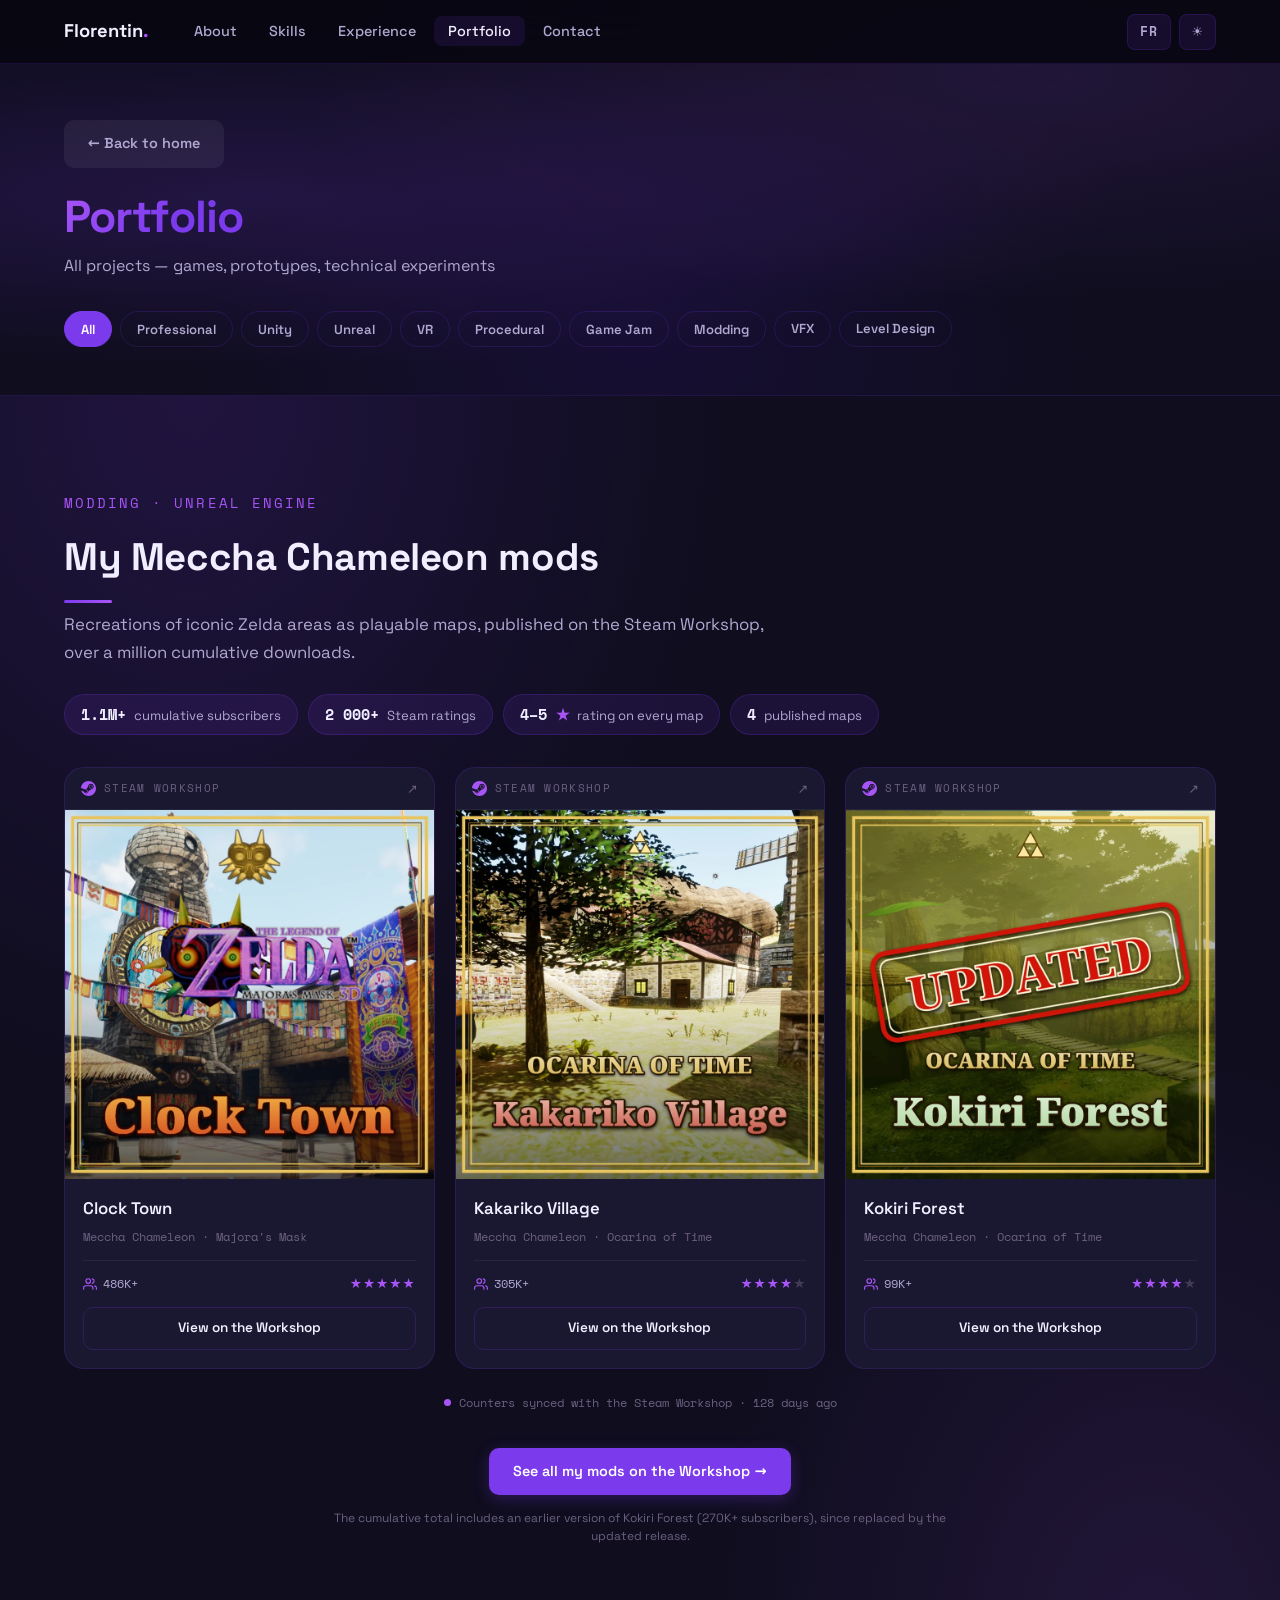
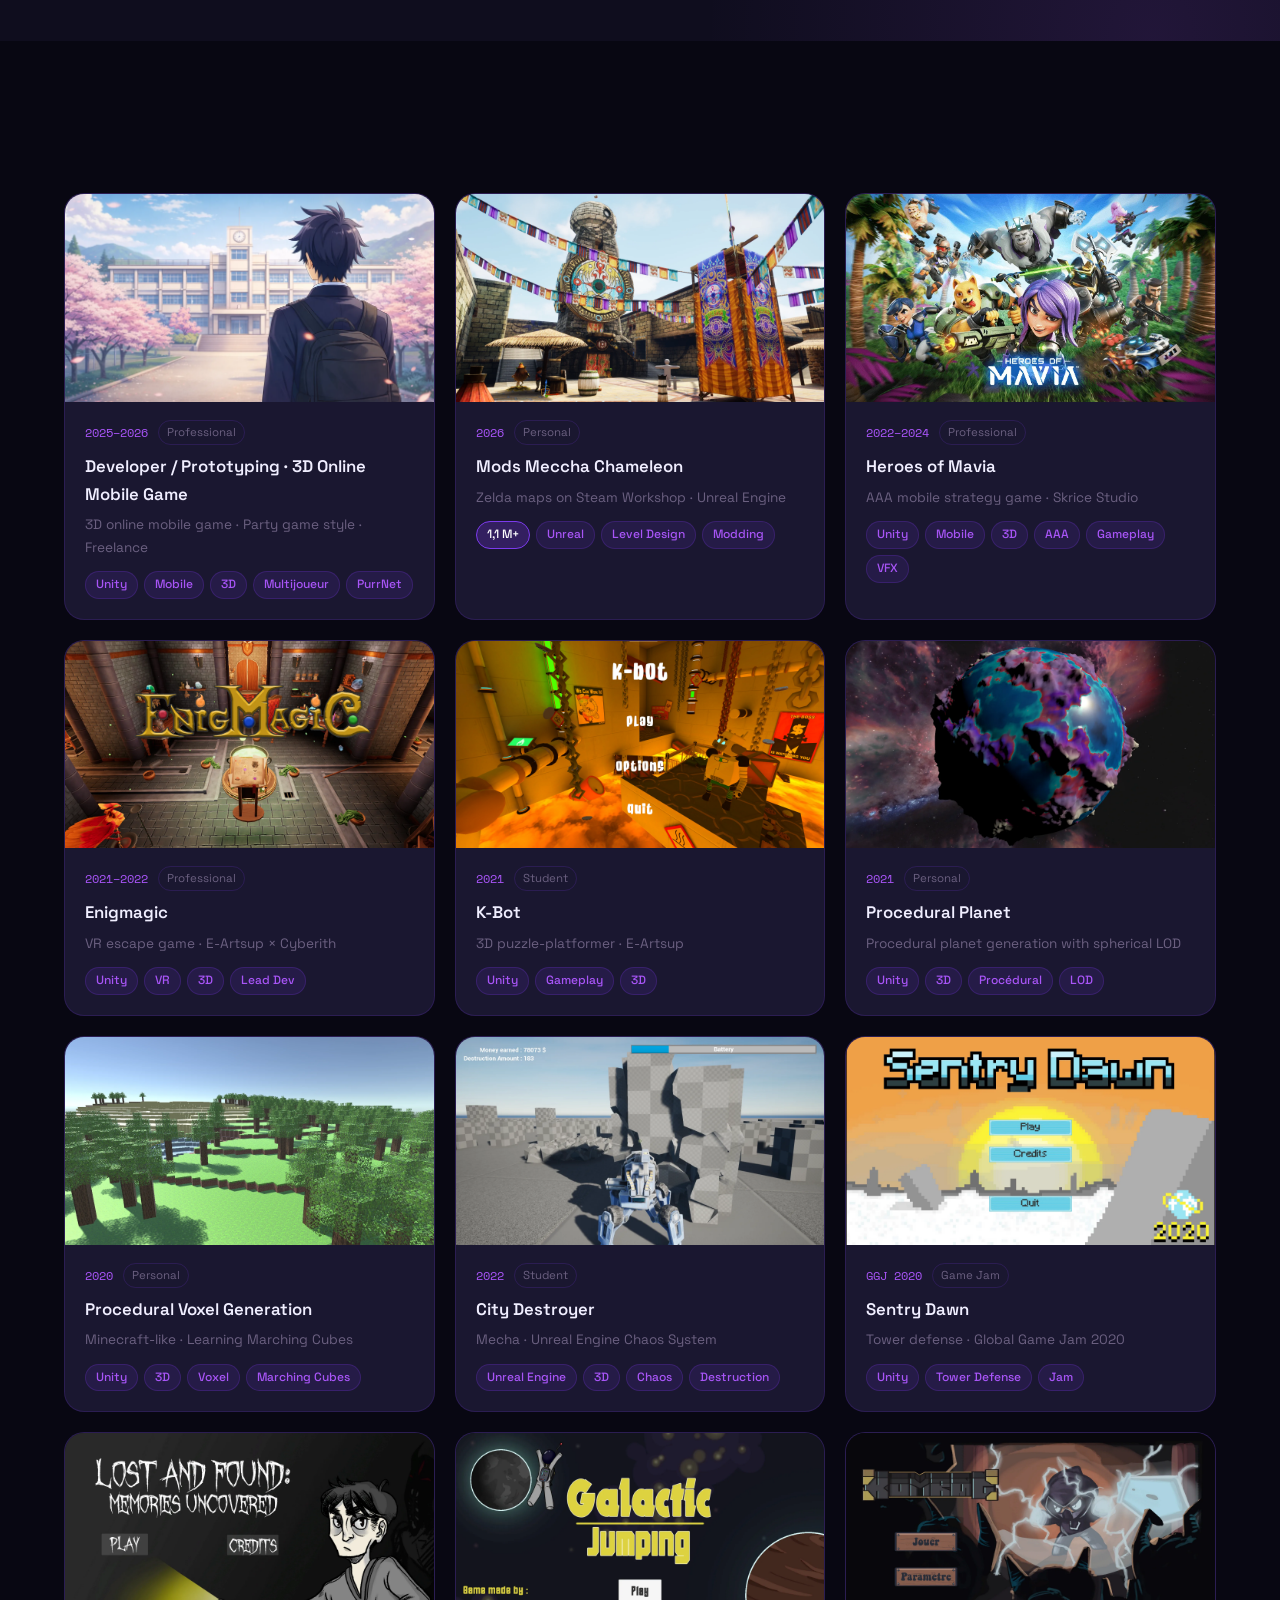
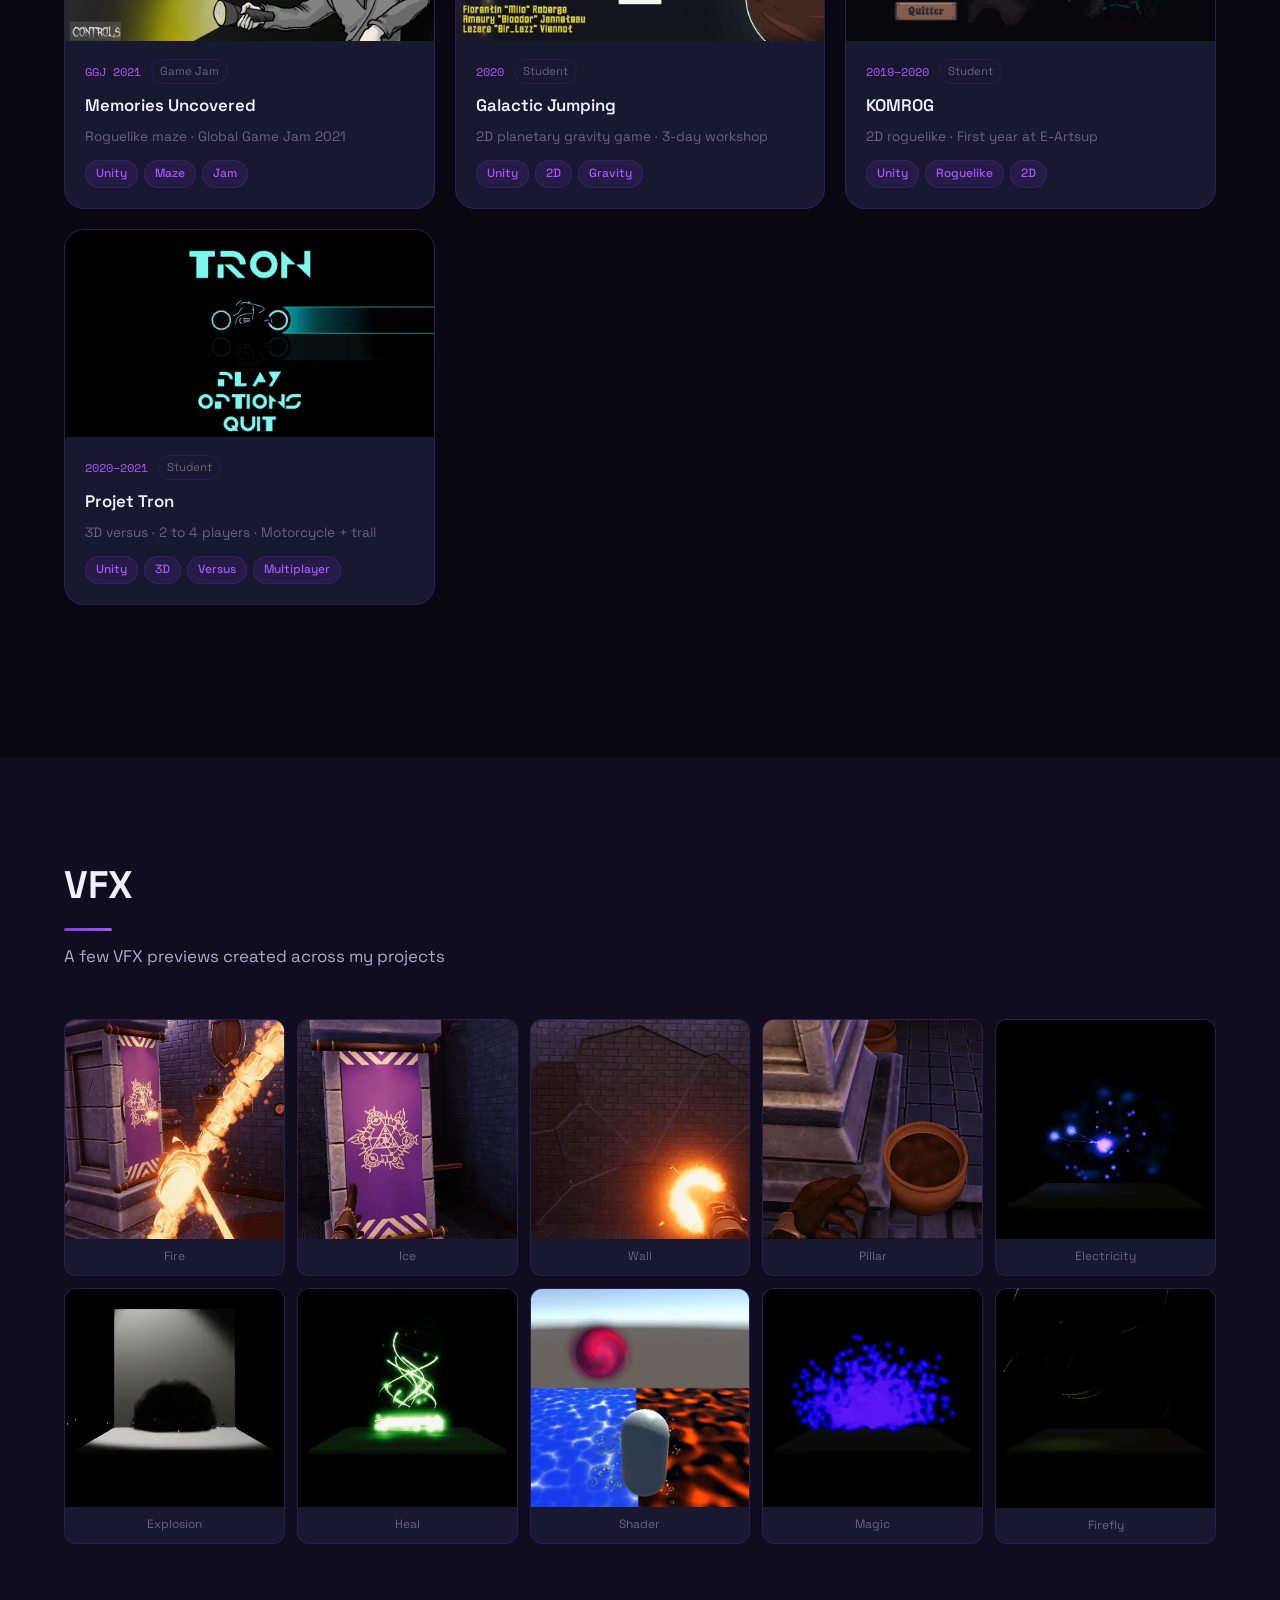
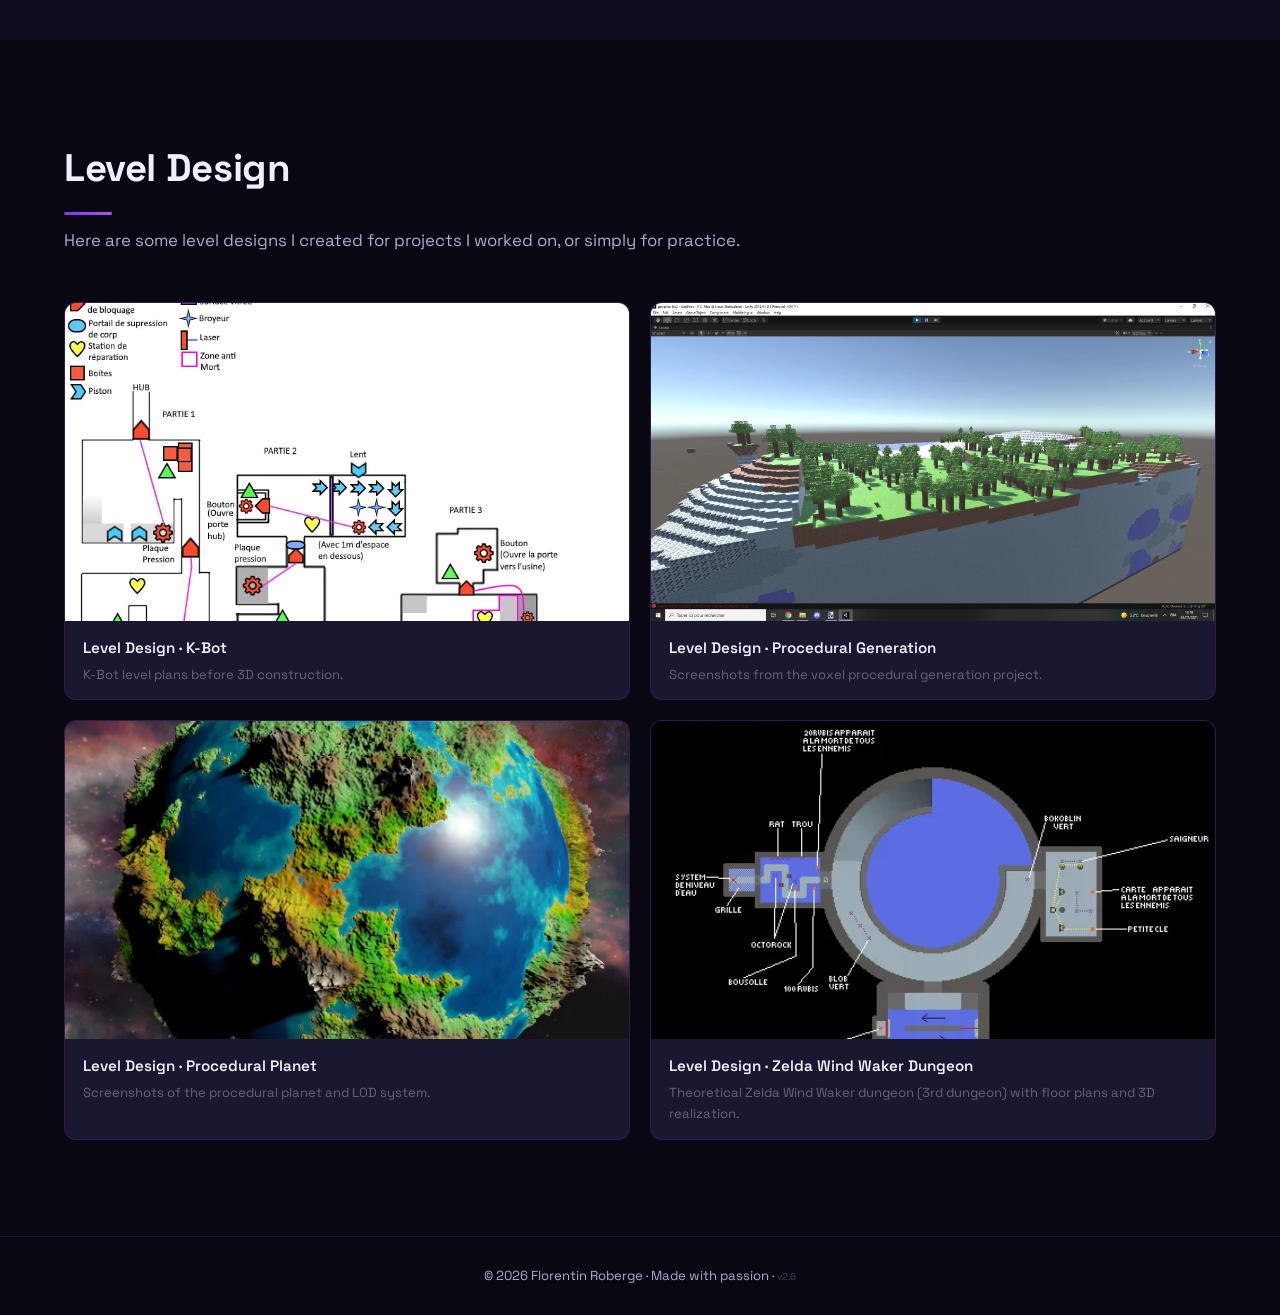
==== portfolio/index.html @ 34cf7385 "Ajout de la section modding Meccha Chameleon et URL propres Mods Steam Workshop (Clock Town, Kakarik" ====
<!DOCTYPE html>
<html lang="fr" data-theme="dark">
<head>
  <meta charset="UTF-8">
  <meta name="viewport" content="width=device-width, initial-scale=1.0">
  <meta name="description" content="Portfolio de Florentin Roberge — Développeur Gameplay Unity / Godot / C#. Tous les projets.">
  <title>Portfolio — Florentin Roberge</title>
  <link rel="stylesheet" href="/css/style.css">
  <script>
    // Apply theme & lang before render (no flash).
    (function(){
      var theme = localStorage.getItem('theme') || 'dark';
      var lang  = localStorage.getItem('lang')
                  || (navigator.language && navigator.language.toLowerCase().startsWith('fr') ? 'fr' : 'en');
      localStorage.setItem('theme', theme);
      localStorage.setItem('lang',  lang);
      document.documentElement.setAttribute('data-theme', theme);
      document.documentElement.lang = lang;
    })();
  </script>
</head>
<body>

  <!-- ── NAVBAR ── -->
  <header id="navbar">
    <nav class="nav-inner">
      <a href="/" class="nav-logo">Florentin<span>.</span></a>
      <ul class="nav-links" id="nav-links">
        <li><a href="/#about"      data-i18n="nav_about">À propos</a></li>
        <li><a href="/#skills"     data-i18n="nav_skills">Compétences</a></li>
        <li><a href="/#experience" data-i18n="nav_exp">Expériences</a></li>
        <li><a href="/portfolio/"        data-i18n="nav_portfolio" class="nav-active">Portfolio</a></li>
        <li><a href="/#contact"    data-i18n="nav_contact">Contact</a></li>
      </ul>
      <div class="nav-controls">
        <button id="lang-btn"   class="ctrl-btn" aria-label="Changer la langue">EN</button>
        <button id="theme-btn"  class="ctrl-btn" aria-label="Changer le thème">☀</button>
        <button id="nav-toggle" class="ctrl-btn nav-toggle" aria-label="Menu">☰</button>
      </div>
    </nav>
  </header>

  <!-- ── PAGE HEADER ── -->
  <div class="portfolio-page-header">
    <div class="hero-bg"></div>
    <div class="container" style="position:relative;z-index:1;">
      <a href="/" class="btn btn-ghost"
         style="margin-bottom:24px;display:inline-flex;" data-i18n="back_home">← Retour à l'accueil</a>
      <h1><span class="gradient-text" data-i18n="pf_title">Portfolio</span></h1>
      <p style="margin-top:12px;max-width:560px;" data-i18n="pf_sub">Tous mes projets — jeux, prototypes, expériences techniques</p>
      <div class="portfolio-filters">
        <button class="filter-btn active" data-filter="all"   data-i18n="pf_filter_all">Tout</button>
        <button class="filter-btn" data-filter="pro"          data-i18n="pf_filter_pro">Professionnel</button>
        <button class="filter-btn" data-filter="unity"        data-i18n="pf_filter_unity">Unity</button>
        <button class="filter-btn" data-filter="unreal"       data-i18n="pf_filter_unreal">Unreal</button>
        <button class="filter-btn" data-filter="vr"           data-i18n="pf_filter_vr">VR</button>
        <button class="filter-btn" data-filter="proc"         data-i18n="pf_filter_proc">Procédural</button>
        <button class="filter-btn" data-filter="jam"          data-i18n="pf_filter_jam">Game Jam</button>
        <button class="filter-btn" data-filter="modding"      data-i18n="pf_filter_modding">Modding</button>
        <a href="#vfx"          class="filter-btn filter-anchor" data-i18n="pf_filter_vfx">VFX</a>
        <a href="#level-design" class="filter-btn filter-anchor" data-i18n="pf_filter_ld">Level Design</a>
      </div>
    </div>
  </div>

  <!-- ── MODDING · MECCHA CHAMELEON ── -->
  <section id="modding" class="section mod-section">
    <div class="mod-bg" aria-hidden="true"></div>
    <div class="container" style="position:relative;z-index:1;">

      <p class="hero-eyebrow mono" data-i18n="mod_eyebrow">Modding · Unreal Engine</p>
      <h2 class="section-title mod-title" data-i18n="mod_title">Mes mods Meccha Chameleon</h2>
      <p class="section-sub mod-sub" data-i18n="mod_sub">Recréations de zones cultes de Zelda en maps jouables, publiées sur le Steam Workshop, plus d'un million de téléchargements cumulés.</p>

      <!-- Stats · numbers are refreshed from assets/steam-stats.json -->
      <div class="mod-stats">
        <span class="mod-stat">
          <strong data-steam="totals.subscriptions">1,1 M+</strong>
          <span data-i18n="mod_stat_subs">abonnements cumulés</span>
        </span>
        <span class="mod-stat">
          <strong>2 000+</strong>
          <span data-i18n="mod_stat_ratings">évaluations Steam</span>
        </span>
        <span class="mod-stat">
          <strong>4–5 <span class="mod-star">★</span></strong>
          <span data-i18n="mod_stat_score">note sur chaque map</span>
        </span>
        <span class="mod-stat">
          <strong data-steam="totals.maps">4</strong>
          <span data-i18n="mod_stat_maps">maps publiées</span>
        </span>
      </div>

      <!-- Workshop cards -->
      <div class="mod-grid">

        <a class="ws-card" href="https://steamcommunity.com/sharedfiles/filedetails/?id=3759263940"
           target="_blank" rel="noopener noreferrer">
          <div class="ws-card-head">
            <svg class="ws-steam" viewBox="0 0 24 24" fill="currentColor" aria-hidden="true"><path d="M11.979 0C5.678 0 .511 4.86.022 11.037l6.432 2.658c.545-.371 1.203-.59 1.912-.59.063 0 .125.004.188.006l2.861-4.142V8.91c0-2.495 2.028-4.524 4.524-4.524 2.494 0 4.524 2.031 4.524 4.527s-2.03 4.525-4.524 4.525h-.105l-4.076 2.911c0 .052.004.105.004.159 0 1.875-1.515 3.396-3.39 3.396-1.635 0-3.016-1.173-3.331-2.727L.436 15.27C1.862 20.307 6.486 24 11.979 24c6.627 0 11.999-5.373 11.999-12S18.605 0 11.979 0zM7.54 18.21l-1.473-.61c.262.543.714.999 1.314 1.25 1.297.539 2.793-.076 3.332-1.375.263-.63.264-1.319.005-1.949s-.75-1.121-1.377-1.383c-.624-.26-1.29-.249-1.878-.03l1.523.63c.956.4 1.409 1.5 1.009 2.455-.397.957-1.497 1.41-2.454 1.012H7.54zm11.415-9.303c0-1.662-1.353-3.015-3.015-3.015-1.665 0-3.015 1.353-3.015 3.015 0 1.665 1.35 3.015 3.015 3.015 1.663 0 3.015-1.35 3.015-3.015zm-5.273-.005c0-1.252 1.013-2.266 2.265-2.266 1.249 0 2.266 1.014 2.266 2.266 0 1.251-1.017 2.265-2.266 2.265-1.253 0-2.265-1.014-2.265-2.265z"/></svg>
            <span class="ws-head-label">Steam Workshop</span>
            <span class="ws-head-ext" aria-hidden="true">↗</span>
          </div>
          <div class="ws-card-img">
            <img src="/assets/MecchaChameleon/clocktown.webp" alt="Majora's Mask : Clock Town" loading="lazy">
          </div>
          <div class="ws-card-body">
            <h3 class="ws-card-title">Clock Town</h3>
            <p class="ws-card-game">Meccha Chameleon · Majora's Mask</p>
            <div class="ws-card-meta">
              <span class="ws-subs">
                <span class="ws-icon"><svg viewBox="0 0 24 24" fill="none" stroke="currentColor" stroke-width="2" stroke-linecap="round" stroke-linejoin="round" aria-hidden="true"><path d="M17 21v-2a4 4 0 00-4-4H5a4 4 0 00-4 4v2"/><circle cx="9" cy="7" r="4"/><path d="M23 21v-2a4 4 0 00-3-3.87"/><path d="M16 3.13a4 4 0 010 7.75"/></svg></span>
                <span data-steam="items.clocktown.subscriptions">486 K+</span>
              </span>
              <span class="ws-rating">★★★★★</span>
            </div>
          </div>
          <div class="ws-card-foot">
            <span class="ws-btn" data-i18n="mod_card_btn">Voir sur le Workshop</span>
          </div>
        </a>

        <a class="ws-card" href="https://steamcommunity.com/sharedfiles/filedetails/?id=3750985352"
           target="_blank" rel="noopener noreferrer">
          <div class="ws-card-head">
            <svg class="ws-steam" viewBox="0 0 24 24" fill="currentColor" aria-hidden="true"><path d="M11.979 0C5.678 0 .511 4.86.022 11.037l6.432 2.658c.545-.371 1.203-.59 1.912-.59.063 0 .125.004.188.006l2.861-4.142V8.91c0-2.495 2.028-4.524 4.524-4.524 2.494 0 4.524 2.031 4.524 4.527s-2.03 4.525-4.524 4.525h-.105l-4.076 2.911c0 .052.004.105.004.159 0 1.875-1.515 3.396-3.39 3.396-1.635 0-3.016-1.173-3.331-2.727L.436 15.27C1.862 20.307 6.486 24 11.979 24c6.627 0 11.999-5.373 11.999-12S18.605 0 11.979 0zM7.54 18.21l-1.473-.61c.262.543.714.999 1.314 1.25 1.297.539 2.793-.076 3.332-1.375.263-.63.264-1.319.005-1.949s-.75-1.121-1.377-1.383c-.624-.26-1.29-.249-1.878-.03l1.523.63c.956.4 1.409 1.5 1.009 2.455-.397.957-1.497 1.41-2.454 1.012H7.54zm11.415-9.303c0-1.662-1.353-3.015-3.015-3.015-1.665 0-3.015 1.353-3.015 3.015 0 1.665 1.35 3.015 3.015 3.015 1.663 0 3.015-1.35 3.015-3.015zm-5.273-.005c0-1.252 1.013-2.266 2.265-2.266 1.249 0 2.266 1.014 2.266 2.266 0 1.251-1.017 2.265-2.266 2.265-1.253 0-2.265-1.014-2.265-2.265z"/></svg>
            <span class="ws-head-label">Steam Workshop</span>
            <span class="ws-head-ext" aria-hidden="true">↗</span>
          </div>
          <div class="ws-card-img">
            <img src="/assets/MecchaChameleon/kakariko.webp" alt="Ocarina of Time : Kakariko Village" loading="lazy">
          </div>
          <div class="ws-card-body">
            <h3 class="ws-card-title">Kakariko Village</h3>
            <p class="ws-card-game">Meccha Chameleon · Ocarina of Time</p>
            <div class="ws-card-meta">
              <span class="ws-subs">
                <span class="ws-icon"><svg viewBox="0 0 24 24" fill="none" stroke="currentColor" stroke-width="2" stroke-linecap="round" stroke-linejoin="round" aria-hidden="true"><path d="M17 21v-2a4 4 0 00-4-4H5a4 4 0 00-4 4v2"/><circle cx="9" cy="7" r="4"/><path d="M23 21v-2a4 4 0 00-3-3.87"/><path d="M16 3.13a4 4 0 010 7.75"/></svg></span>
                <span data-steam="items.kakariko.subscriptions">305 K+</span>
              </span>
              <span class="ws-rating">★★★★<span class="ws-star-off">★</span></span>
            </div>
          </div>
          <div class="ws-card-foot">
            <span class="ws-btn" data-i18n="mod_card_btn">Voir sur le Workshop</span>
          </div>
        </a>

        <a class="ws-card" href="https://steamcommunity.com/sharedfiles/filedetails/?id=3764609424"
           target="_blank" rel="noopener noreferrer">
          <div class="ws-card-head">
            <svg class="ws-steam" viewBox="0 0 24 24" fill="currentColor" aria-hidden="true"><path d="M11.979 0C5.678 0 .511 4.86.022 11.037l6.432 2.658c.545-.371 1.203-.59 1.912-.59.063 0 .125.004.188.006l2.861-4.142V8.91c0-2.495 2.028-4.524 4.524-4.524 2.494 0 4.524 2.031 4.524 4.527s-2.03 4.525-4.524 4.525h-.105l-4.076 2.911c0 .052.004.105.004.159 0 1.875-1.515 3.396-3.39 3.396-1.635 0-3.016-1.173-3.331-2.727L.436 15.27C1.862 20.307 6.486 24 11.979 24c6.627 0 11.999-5.373 11.999-12S18.605 0 11.979 0zM7.54 18.21l-1.473-.61c.262.543.714.999 1.314 1.25 1.297.539 2.793-.076 3.332-1.375.263-.63.264-1.319.005-1.949s-.75-1.121-1.377-1.383c-.624-.26-1.29-.249-1.878-.03l1.523.63c.956.4 1.409 1.5 1.009 2.455-.397.957-1.497 1.41-2.454 1.012H7.54zm11.415-9.303c0-1.662-1.353-3.015-3.015-3.015-1.665 0-3.015 1.353-3.015 3.015 0 1.665 1.35 3.015 3.015 3.015 1.663 0 3.015-1.35 3.015-3.015zm-5.273-.005c0-1.252 1.013-2.266 2.265-2.266 1.249 0 2.266 1.014 2.266 2.266 0 1.251-1.017 2.265-2.266 2.265-1.253 0-2.265-1.014-2.265-2.265z"/></svg>
            <span class="ws-head-label">Steam Workshop</span>
            <span class="ws-head-ext" aria-hidden="true">↗</span>
          </div>
          <div class="ws-card-img">
            <img src="/assets/MecchaChameleon/kokiri-forest.webp" alt="Ocarina of Time : Kokiri Forest" loading="lazy">
          </div>
          <div class="ws-card-body">
            <h3 class="ws-card-title">Kokiri Forest</h3>
            <p class="ws-card-game">Meccha Chameleon · Ocarina of Time</p>
            <div class="ws-card-meta">
              <span class="ws-subs">
                <span class="ws-icon"><svg viewBox="0 0 24 24" fill="none" stroke="currentColor" stroke-width="2" stroke-linecap="round" stroke-linejoin="round" aria-hidden="true"><path d="M17 21v-2a4 4 0 00-4-4H5a4 4 0 00-4 4v2"/><circle cx="9" cy="7" r="4"/><path d="M23 21v-2a4 4 0 00-3-3.87"/><path d="M16 3.13a4 4 0 010 7.75"/></svg></span>
                <span data-steam="items.kokiri.subscriptions">99 K+</span>
              </span>
              <span class="ws-rating">★★★★<span class="ws-star-off">★</span></span>
            </div>
          </div>
          <div class="ws-card-foot">
            <span class="ws-btn" data-i18n="mod_card_btn">Voir sur le Workshop</span>
          </div>
        </a>

      </div>

      <p class="mod-freshness">
        <span class="mod-live-dot" aria-hidden="true"></span>
        <span id="mod-updated" data-i18n="mod_updated">Compteurs synchronisés avec le Steam Workshop</span>
      </p>

      <div class="mod-cta">
        <a href="https://steamcommunity.com/id/Milomane/myworkshopfiles/?appid=4704690"
           target="_blank" rel="noopener noreferrer" class="btn btn-primary" data-i18n="mod_cta">
          Voir tous mes mods sur le Workshop →
        </a>
        <p class="mod-note" data-i18n="mod_note">Le total cumulé inclut une première version de Kokiri Forest (270 K+ abonnés), depuis remplacée par la version mise à jour.</p>
      </div>

    </div>
  </section>

  <!-- ── PROJECTS GRID ── -->
  <section class="section">
    <div class="container">
      <div class="portfolio-full-grid">

        <!-- Projet Mobile 3D -->
        <article class="portfolio-card" data-project="mobile3d" data-categories="pro unity" role="button" tabindex="0">
          <div class="portfolio-card-img">
            <img src="/assets/ProjetMobile3D/ProjetMobile3DEnLigne.webp" alt="Jeu Mobile 3D en ligne" loading="lazy">
            <div class="portfolio-card-overlay">
              <button class="btn btn-primary" data-i18n="card_details" tabindex="-1">Voir les détails</button>
            </div>
          </div>
          <div class="portfolio-card-info">
            <div class="portfolio-card-meta">
              <span class="card-year">2025–2026</span>
              <span class="card-type" data-i18n="card_pro">Professionnel</span>
            </div>
            <h3 data-i18n="exp1_role">Développeur / Prototypage · Jeu Mobile 3D en ligne</h3>
            <p data-i18n="mobile3d_short">Jeu mobile 3D en ligne · Style party game · Freelance</p>
            <div class="card-tags">
              <span class="tag">Unity</span><span class="tag">Mobile</span><span class="tag">3D</span><span class="tag">Multijoueur</span><span class="tag">PurrNet</span>
            </div>
          </div>
        </article>

        <!-- Mods Meccha Chameleon -->
        <article class="portfolio-card" data-project="meccha" data-categories="unreal modding" role="button" tabindex="0">
          <div class="portfolio-card-img">
            <img src="/assets/MecchaChameleon/MecchaChameleonMain.webp" alt="Mods Meccha Chameleon" loading="lazy">
            <div class="portfolio-card-overlay">
              <button class="btn btn-primary" data-i18n="card_details" tabindex="-1">Voir les détails</button>
            </div>
          </div>
          <div class="portfolio-card-info">
            <div class="portfolio-card-meta">
              <span class="card-year">2026</span>
              <span class="card-type" data-i18n="card_personal">Personnel</span>
            </div>
            <h3>Mods Meccha Chameleon</h3>
            <p data-i18n="meccha_short">Maps Zelda sur Steam Workshop · Unreal Engine</p>
            <div class="card-tags">
              <span class="tag tag-accent">1,1 M+</span><span class="tag">Unreal</span><span class="tag">Level Design</span><span class="tag">Modding</span>
            </div>
          </div>
        </article>

        <!-- Heroes of Mavia -->
        <article class="portfolio-card" data-project="mavia" data-categories="pro unity" role="button" tabindex="0">
          <div class="portfolio-card-img">
            <img src="/assets/Heroes of Mavia/HeroesOfMaviaMain.webp" alt="Heroes of Mavia" loading="lazy">
            <div class="portfolio-card-overlay">
              <button class="btn btn-primary" data-i18n="card_details" tabindex="-1">Voir les détails</button>
            </div>
          </div>
          <div class="portfolio-card-info">
            <div class="portfolio-card-meta">
              <span class="card-year">2022–2024</span>
              <span class="card-type" data-i18n="card_pro">Professionnel</span>
            </div>
            <h3>Heroes of Mavia</h3>
            <p data-i18n="mavia_short">Jeu mobile AAA de stratégie · Skrice Studio</p>
            <div class="card-tags">
              <span class="tag">Unity</span><span class="tag">Mobile</span><span class="tag">3D</span><span class="tag">AAA</span><span class="tag">Gameplay</span><span class="tag">VFX</span>
            </div>
          </div>
        </article>

        <!-- Enigmagic -->
        <article class="portfolio-card" data-project="enigmagic" data-categories="pro unity vr" role="button" tabindex="0">
          <div class="portfolio-card-img">
            <img src="/assets/Enigmagic/EnigmagicMain.webp" alt="Enigmagic" loading="lazy">
            <div class="portfolio-card-overlay">
              <button class="btn btn-primary" data-i18n="card_details" tabindex="-1">Voir les détails</button>
            </div>
          </div>
          <div class="portfolio-card-info">
            <div class="portfolio-card-meta">
              <span class="card-year">2021–2022</span>
              <span class="card-type" data-i18n="card_pro">Professionnel</span>
            </div>
            <h3>Enigmagic</h3>
            <p data-i18n="enigmagic_short">Escape game VR · E-Artsup × Cyberith</p>
            <div class="card-tags">
              <span class="tag">Unity</span><span class="tag">VR</span><span class="tag">3D</span><span class="tag">Lead Dev</span>
            </div>
          </div>
        </article>

        <!-- K-Bot -->
        <article class="portfolio-card" data-project="kbot" data-categories="unity" role="button" tabindex="0">
          <div class="portfolio-card-img">
            <img src="/assets/K-Bot/K-BotMain.webp" alt="K-Bot" loading="lazy">
            <div class="portfolio-card-overlay">
              <button class="btn btn-primary" data-i18n="card_details" tabindex="-1">Voir les détails</button>
            </div>
          </div>
          <div class="portfolio-card-info">
            <div class="portfolio-card-meta">
              <span class="card-year">2021</span>
              <span class="card-type" data-i18n="card_student">Étudiant</span>
            </div>
            <h3>K-Bot</h3>
            <p data-i18n="kbot_short">Puzzle-platformer 3D · E-Artsup</p>
            <div class="card-tags">
              <span class="tag">Unity</span><span class="tag">Gameplay</span><span class="tag">3D</span>
            </div>
          </div>
        </article>

        <!-- Planète Procédurale -->
        <article class="portfolio-card" data-project="planet" data-categories="unity proc" role="button" tabindex="0">
          <div class="portfolio-card-img">
            <img src="/assets/GenerationPlanetProc/planete-proc.webp" alt="Planète Procédurale" loading="lazy">
            <div class="portfolio-card-overlay">
              <button class="btn btn-primary" data-i18n="card_details" tabindex="-1">Voir les détails</button>
            </div>
          </div>
          <div class="portfolio-card-info">
            <div class="portfolio-card-meta">
              <span class="card-year">2021</span>
              <span class="card-type" data-i18n="card_personal">Personnel</span>
            </div>
            <h3 data-i18n="planet_title">Planète Procédurale</h3>
            <p data-i18n="planet_short">Génération procédurale de planète avec LOD sphérique</p>
            <div class="card-tags">
              <span class="tag">Unity</span><span class="tag">3D</span><span class="tag">Procédural</span><span class="tag">LOD</span>
            </div>
          </div>
        </article>

        <!-- Génération Voxel -->
        <article class="portfolio-card" data-project="voxel" data-categories="unity proc" role="button" tabindex="0">
          <div class="portfolio-card-img">
            <img src="/assets/GenerationProcVoxel/generation-proc.webp" alt="Génération Voxel" loading="lazy">
            <div class="portfolio-card-overlay">
              <button class="btn btn-primary" data-i18n="card_details" tabindex="-1">Voir les détails</button>
            </div>
          </div>
          <div class="portfolio-card-info">
            <div class="portfolio-card-meta">
              <span class="card-year">2020</span>
              <span class="card-type" data-i18n="card_personal">Personnel</span>
            </div>
            <h3 data-i18n="voxel_title">Génération Procédurale Voxel</h3>
            <p data-i18n="voxel_short">Clone Minecraft · Apprentissage Marching Cubes</p>
            <div class="card-tags">
              <span class="tag">Unity</span><span class="tag">3D</span><span class="tag">Voxel</span><span class="tag">Marching Cubes</span>
            </div>
          </div>
        </article>

        <!-- City Destroyer -->
        <article class="portfolio-card" data-project="city" data-categories="unreal" role="button" tabindex="0">
          <div class="portfolio-card-img">
            <img src="/assets/City Destroyer/city-destroyer.webp" alt="City Destroyer" loading="lazy">
            <div class="portfolio-card-overlay">
              <button class="btn btn-primary" data-i18n="card_details" tabindex="-1">Voir les détails</button>
            </div>
          </div>
          <div class="portfolio-card-info">
            <div class="portfolio-card-meta">
              <span class="card-year">2022</span>
              <span class="card-type" data-i18n="card_student">Étudiant</span>
            </div>
            <h3>City Destroyer</h3>
            <p data-i18n="city_short">Mecha · Unreal Engine Chaos System</p>
            <div class="card-tags">
              <span class="tag">Unreal Engine</span><span class="tag">3D</span><span class="tag">Chaos</span><span class="tag">Destruction</span>
            </div>
          </div>
        </article>

        <!-- Sentry Dawn -->
        <article class="portfolio-card" data-project="sentry" data-categories="unity jam" role="button" tabindex="0">
          <div class="portfolio-card-img">
            <img src="/assets/Sentry Dawn/sentry-down.webp" alt="Sentry Dawn" loading="lazy">
            <div class="portfolio-card-overlay">
              <button class="btn btn-primary" data-i18n="card_details" tabindex="-1">Voir les détails</button>
            </div>
          </div>
          <div class="portfolio-card-info">
            <div class="portfolio-card-meta">
              <span class="card-year">GGJ 2020</span>
              <span class="card-type" data-i18n="card_jam">Game Jam</span>
            </div>
            <h3>Sentry Dawn</h3>
            <p data-i18n="sentry_short">Tower defense · Global Game Jam 2020</p>
            <div class="card-tags">
              <span class="tag">Unity</span><span class="tag">Tower Defense</span><span class="tag">Jam</span>
            </div>
          </div>
        </article>

        <!-- Memories Uncovered -->
        <article class="portfolio-card" data-project="memories" data-categories="unity jam" role="button" tabindex="0">
          <div class="portfolio-card-img">
            <img src="/assets/MemoriesUncovered/memories-uncovered.webp" alt="Memories Uncovered" loading="lazy">
            <div class="portfolio-card-overlay">
              <button class="btn btn-primary" data-i18n="card_details" tabindex="-1">Voir les détails</button>
            </div>
          </div>
          <div class="portfolio-card-info">
            <div class="portfolio-card-meta">
              <span class="card-year">GGJ 2021</span>
              <span class="card-type" data-i18n="card_jam">Game Jam</span>
            </div>
            <h3>Memories Uncovered</h3>
            <p data-i18n="memories_short">Labyrinthe roguelike · Global Game Jam 2021</p>
            <div class="card-tags">
              <span class="tag">Unity</span><span class="tag" data-i18n="tag_maze">Labyrinthe</span><span class="tag">Jam</span>
            </div>
          </div>
        </article>

        <!-- Galactic Jumping -->
        <article class="portfolio-card" data-project="galactic" data-categories="unity" role="button" tabindex="0">
          <div class="portfolio-card-img">
            <img src="/assets/GalacticJumping/galactic-jumping.webp" alt="Galactic Jumping" loading="lazy">
            <div class="portfolio-card-overlay">
              <button class="btn btn-primary" data-i18n="card_details" tabindex="-1">Voir les détails</button>
            </div>
          </div>
          <div class="portfolio-card-info">
            <div class="portfolio-card-meta">
              <span class="card-year">2020</span>
              <span class="card-type" data-i18n="card_student">Étudiant</span>
            </div>
            <h3>Galactic Jumping</h3>
            <p data-i18n="galactic_short">Jeu 2D gravité planétaire · Workshop 3 jours</p>
            <div class="card-tags">
              <span class="tag">Unity</span><span class="tag">2D</span><span class="tag" data-i18n="tag_gravity">Gravité</span>
            </div>
          </div>
        </article>

        <!-- Komrog -->
        <article class="portfolio-card" data-project="komrog" data-categories="unity" role="button" tabindex="0">
          <div class="portfolio-card-img">
            <img src="/assets/Komrog/komrog.webp" alt="Komrog" loading="lazy">
            <div class="portfolio-card-overlay">
              <button class="btn btn-primary" data-i18n="card_details" tabindex="-1">Voir les détails</button>
            </div>
          </div>
          <div class="portfolio-card-info">
            <div class="portfolio-card-meta">
              <span class="card-year">2019–2020</span>
              <span class="card-type" data-i18n="card_student">Étudiant</span>
            </div>
            <h3>KOMROG</h3>
            <p data-i18n="komrog_short">Roguelike 2D · Première année E-Artsup</p>
            <div class="card-tags">
              <span class="tag">Unity</span><span class="tag">Roguelike</span><span class="tag">2D</span>
            </div>
          </div>
        </article>

        <!-- Projet Tron -->
        <article class="portfolio-card" data-project="tron" data-categories="unity" role="button" tabindex="0">
          <div class="portfolio-card-img">
            <img src="/assets/ProjetTron/projet-tron.webp" alt="Projet Tron" loading="lazy">
            <div class="portfolio-card-overlay">
              <button class="btn btn-primary" data-i18n="card_details" tabindex="-1">Voir les détails</button>
            </div>
          </div>
          <div class="portfolio-card-info">
            <div class="portfolio-card-meta">
              <span class="card-year">2020–2021</span>
              <span class="card-type" data-i18n="card_student">Étudiant</span>
            </div>
            <h3>Projet Tron</h3>
            <p data-i18n="tron_short">Versus 3D · 2 à 4 joueurs · Moto + traînée</p>
            <div class="card-tags">
              <span class="tag">Unity</span><span class="tag">3D</span><span class="tag">Versus</span><span class="tag" data-i18n="tag_multiplayer">Multijoueur</span>
            </div>
          </div>
        </article>

      </div>
    </div>
  </section>

  <!-- ── VFX (compact) ── -->
  <section id="vfx" class="section section-alt">
    <div class="container">
      <h2 class="section-title" data-i18n="vfx_title">VFX</h2>
      <p class="section-sub" data-i18n="vfx_sub">Quelques aperçus de VFX réalisés sur mes projets</p>
      <div class="vfx-grid">
        <div class="vfx-item"><img src="/assets/gifs/BannerBurning.webp" alt="Feu" loading="lazy"><span data-i18n="vfx_fire">Feu</span></div>
        <div class="vfx-item"><img src="/assets/gifs/BannerIce.webp"     alt="Glace" loading="lazy"><span data-i18n="vfx_ice">Glace</span></div>
        <div class="vfx-item"><img src="/assets/gifs/Wall.webp"           alt="Mur" loading="lazy"><span data-i18n="vfx_wall">Mur</span></div>
        <div class="vfx-item"><img src="/assets/gifs/Pillar.webp"         alt="Pilier" loading="lazy"><span data-i18n="vfx_pillar">Pilier</span></div>
        <div class="vfx-item"><img src="/assets/gifs/Electricity.webp"    alt="Électricité" loading="lazy"><span data-i18n="vfx_electricity">Électricité</span></div>
        <div class="vfx-item"><img src="/assets/gifs/Explosion.webp"      alt="Explosion" loading="lazy"><span data-i18n="vfx_explosion">Explosion</span></div>
        <div class="vfx-item"><img src="/assets/gifs/Heal.webp"           alt="Soin" loading="lazy"><span data-i18n="vfx_heal">Soin</span></div>
        <div class="vfx-item"><img src="/assets/gifs/Shader.webp"         alt="Shader" loading="lazy"><span data-i18n="vfx_shader">Shader</span></div>
        <div class="vfx-item"><img src="/assets/gifs/Magic.webp"          alt="Magie" loading="lazy"><span data-i18n="vfx_magic">Magie</span></div>
        <div class="vfx-item"><img src="/assets/gifs/Firefly.webp"        alt="Luciole" loading="lazy"><span data-i18n="vfx_firefly">Luciole</span></div>
      </div>
    </div>
  </section>

  <!-- ── LEVEL DESIGN ── -->
  <section id="level-design" class="section">
    <div class="container">
      <h2 class="section-title" data-i18n="pf_ld_title">Level Design</h2>
      <p class="section-sub" data-i18n="pf_ld_sub">Quelques level design sur différents projets auxquels j'ai participé ou créés pour m'amuser.</p>
      <div class="ld-grid">

        <div class="ld-card" data-project="ld_kbot" role="button" tabindex="0">
          <img src="/assets/K-Bot/LD-Intro.webp" alt="K-Bot Level Design" loading="lazy">
          <div class="ld-card-info">
            <h3 data-i18n="pf_ld_kbot">Level Design · K-Bot</h3>
            <p data-i18n="pf_ld_kbot_desc">Plans des niveaux du jeu K-Bot avant construction 3D.</p>
          </div>
        </div>

        <div class="ld-card" data-project="ld_proc" role="button" tabindex="0">
          <img src="/assets/GenerationProcVoxel/procedural1.webp" alt="Génération Procédurale" loading="lazy">
          <div class="ld-card-info">
            <h3 data-i18n="pf_ld_proc">Level Design · Génération Procédurale</h3>
            <p data-i18n="pf_ld_proc_desc">Captures du projet de génération procédurale en voxel.</p>
          </div>
        </div>

        <div class="ld-card" data-project="ld_planet" role="button" tabindex="0">
          <img src="/assets/GenerationPlanetProc/Planet1.webp" alt="Planète Procédurale" loading="lazy">
          <div class="ld-card-info">
            <h3 data-i18n="pf_ld_planet">Level Design · Planète Procédurale</h3>
            <p data-i18n="pf_ld_planet_desc">Captures de la planète procédurale et du système de LOD.</p>
          </div>
        </div>

        <div class="ld-card" data-project="ld_zelda" role="button" tabindex="0">
          <img src="/assets/LevelDesignMaps/zelda/LvlRDC.webp" alt="Donjon Zelda" loading="lazy">
          <div class="ld-card-info">
            <h3 data-i18n="pf_ld_zelda">Level Design · Donjon Zelda Wind Waker</h3>
            <p data-i18n="pf_ld_zelda_desc">Conception d'un donjon théorique de Zelda Wind Waker (3ème donjon), plans et réalisation 3D.</p>
          </div>
        </div>

      </div>
    </div>
  </section>

  <!-- ── FOOTER ── -->
  <footer class="footer">
    <p>© 2026 Florentin Roberge · <span data-i18n="footer_made">Fait avec passion</span> · <span style="opacity:0.35;font-size:0.75em;">v2.6</span></p>
  </footer>

  <!-- ── MODAL ── -->
  <div id="modal-overlay" class="modal-overlay hidden" role="dialog" aria-modal="true" aria-labelledby="modal-title">
    <div class="modal-container">
      <button class="modal-close" id="modal-close" aria-label="Fermer">✕</button>
      <div class="modal-gallery" id="modal-gallery">
        <button class="gallery-nav gallery-prev" id="gallery-prev" aria-label="Précédent">‹</button>
        <img id="modal-img" src="" alt="">
        <button class="gallery-nav gallery-next" id="gallery-next" aria-label="Suivant">›</button>
        <div class="gallery-dots" id="gallery-dots"></div>
      </div>
      <div class="modal-info">
        <div class="modal-meta">
          <span id="modal-year" class="card-year"></span>
          <span id="modal-type" class="card-type"></span>
        </div>
        <h2 id="modal-title"></h2>
        <div id="modal-tags" class="card-tags"></div>
        <p id="modal-desc"></p>
        <ul id="modal-bullets" class="modal-bullets"></ul>
        <div id="modal-links" class="modal-links"></div>
      </div>
    </div>
  </div>

  <script src="/js/main.js"></script>
  <script>
    // Extend projects for Level Design entries (portfolio page only)
    Object.assign(projects, {
      ld_kbot: {
        title: { fr: "Level Design · K-Bot", en: "Level Design · K-Bot" },
        year: "2021",
        type: { fr: "Level Design", en: "Level Design" },
        tags: ["Level Design", "K-Bot", "Unity"],
        desc: {
          fr: "Plans réalisés pour le level design du jeu K-Bot. L'introduction présente les mécaniques de base, et l'Usine est le niveau principal.",
          en: "Plans made for K-Bot's level design. The introduction presents core mechanics, and the Factory is the main level."
        },
        images: ["assets/K-Bot/LD-Intro.webp", "assets/K-Bot/LD-Usine.webp"],
        links: []
      },
      ld_proc: {
        title: { fr: "Génération Procédurale — Voxel", en: "Procedural Generation — Voxel" },
        year: "2020",
        type: { fr: "Level Design", en: "Level Design" },
        tags: ["Procédural", "Voxel", "Unity"],
        desc: {
          fr: "Captures supplémentaires du projet de génération procédurale en voxel.",
          en: "Additional screenshots from the voxel procedural generation project."
        },
        images: [
          "assets/GenerationProcVoxel/procedural1.webp",
          "assets/GenerationProcVoxel/procedural2.webp",
          "assets/GenerationProcVoxel/procedural3.webp",
          "assets/GenerationProcVoxel/procedural4.webp",
          "assets/GenerationProcVoxel/procedural5.webp"
        ],
        links: []
      },
      ld_planet: {
        title: { fr: "Planète Procédurale — Galerie", en: "Procedural Planet — Gallery" },
        year: "2021",
        type: { fr: "Level Design", en: "Level Design" },
        tags: ["Procédural", "LOD", "Unity"],
        desc: {
          fr: "Captures supplémentaires de la planète procédurale, montrant le système de LOD sphérique à différentes altitudes.",
          en: "Additional screenshots of the procedural planet, showing the spherical LOD system at different altitudes."
        },
        images: [
          "assets/GenerationPlanetProc/Planet1.webp",
          "assets/GenerationPlanetProc/Planet2.webp",
          "assets/GenerationPlanetProc/Planet4.webp",
          "assets/GenerationPlanetProc/Planet5.webp",
          "assets/GenerationPlanetProc/Planet6.webp"
        ],
        links: []
      },
      ld_zelda: {
        title: { fr: "Donjon Zelda Wind Waker", en: "Zelda Wind Waker Dungeon" },
        year: "2020",
        type: { fr: "Level Design", en: "Level Design" },
        tags: ["Level Design", "Zelda", "3D"],
        desc: {
          fr: "Conception d'un donjon théorique pour The Legend of Zelda: The Wind Waker (3ème donjon). Exercice de level design avec difficulté progressive, raccord narratif, et réalisation 3D.",
          en: "Conception of a theoretical dungeon for The Legend of Zelda: The Wind Waker (3rd dungeon). Level design exercise with progressive difficulty, narrative connection, and 3D realization."
        },
        images: [
          "assets/LevelDesignMaps/zelda/LvlRDC.webp",
          "assets/LevelDesignMaps/zelda/Lvl-1.webp",
          "assets/LevelDesignMaps/zelda/Lvl-2.webp",
          "assets/LevelDesignMaps/zelda/Lvl-3 Boss.webp"
        ],
        links: []
      }
    });
  </script>
</body>
</html>
---- css/style.css ----
/* =========================================================
   FLORENTIN ROBERGE — Portfolio CSS
   Dark purple theme · Light mode ready · Responsive
   ========================================================= */

/* ── SELF-HOSTED FONTS ─────────────────────────────────── */
@font-face {
  font-family: 'Space Grotesk';
  font-style: normal;
  font-weight: 300 700;
  font-display: swap;
  src: url('../assets/fonts/space-grotesk-latin-ext.woff2') format('woff2');
  unicode-range: U+0100-02BA, U+02BD-02C5, U+02C7-02CC, U+02CE-02D7, U+02DD-02FF, U+0304, U+0308, U+0329, U+1D00-1DBF, U+1E00-1E9F, U+1EF2-1EFF, U+2020, U+20A0-20AB, U+20AD-20C0, U+2113, U+2C60-2C7F, U+A720-A7FF;
}
@font-face {
  font-family: 'Space Grotesk';
  font-style: normal;
  font-weight: 300 700;
  font-display: swap;
  src: url('../assets/fonts/space-grotesk-latin.woff2') format('woff2');
  unicode-range: U+0000-00FF, U+0131, U+0152-0153, U+02BB-02BC, U+02C6, U+02DA, U+02DC, U+0304, U+0308, U+0329, U+2000-206F, U+20AC, U+2122, U+2191, U+2193, U+2212, U+2215, U+FEFF, U+FFFD;
}
@font-face {
  font-family: 'Space Mono';
  font-style: normal;
  font-weight: 400;
  font-display: swap;
  src: url('../assets/fonts/space-mono-400-latin.woff2') format('woff2');
  unicode-range: U+0000-00FF, U+0131, U+0152-0153, U+02BB-02BC, U+02C6, U+02DA, U+02DC, U+0304, U+0308, U+0329, U+2000-206F, U+20AC, U+2122, U+2191, U+2193, U+2212, U+2215, U+FEFF, U+FFFD;
}
@font-face {
  font-family: 'Space Mono';
  font-style: normal;
  font-weight: 700;
  font-display: swap;
  src: url('../assets/fonts/space-mono-700-latin.woff2') format('woff2');
  unicode-range: U+0000-00FF, U+0131, U+0152-0153, U+02BB-02BC, U+02C6, U+02DA, U+02DC, U+0304, U+0308, U+0329, U+2000-206F, U+20AC, U+2122, U+2191, U+2193, U+2212, U+2215, U+FEFF, U+FFFD;
}

/* === VARIABLES === */
:root {
  /* Dark theme (default) */
  --bg-0: #080712;
  --bg-1: #0f0d1e;
  --bg-2: #151228;
  --bg-card: #1a1730;
  --bg-card-hover: #21203a;
  --bg-nav: rgba(8, 7, 18, 0.94);

  --accent: #7c3aed;
  --accent-hover: #8f4cf5;
  --accent-light: #a855f7;
  --accent-faint: rgba(124, 58, 237, 0.12);
  --accent-glow: rgba(124, 58, 237, 0.28);
  --accent-border: rgba(124, 58, 237, 0.22);
  --accent-border-hover: rgba(168, 85, 247, 0.5);

  --text-1: #f0eeff;
  --text-2: #b0a8d0;
  --text-3: #6b6080;

  --border: rgba(124, 58, 237, 0.18);
  --border-light: rgba(255, 255, 255, 0.06);
  --shadow: 0 4px 32px rgba(0, 0, 0, 0.45);
  --shadow-accent: 0 0 40px rgba(124, 58, 237, 0.2);

  --radius: 12px;
  --radius-lg: 20px;
  --transition: 0.25s ease;
  --nav-h: 64px;
}

[data-theme="light"] {
  --bg-0: #faf8ff;
  --bg-1: #f2eeff;
  --bg-2: #ebe6ff;
  --bg-card: #ffffff;
  --bg-card-hover: #f8f4ff;
  --bg-nav: rgba(250, 248, 255, 0.96);

  --accent-faint: rgba(124, 58, 237, 0.08);
  --accent-border: rgba(124, 58, 237, 0.2);
  --accent-border-hover: rgba(124, 58, 237, 0.5);

  --text-1: #1a1530;
  --text-2: #4a4070;
  --text-3: #8b80a8;

  --border: rgba(124, 58, 237, 0.15);
  --border-light: rgba(124, 58, 237, 0.08);
  --shadow: 0 4px 24px rgba(124, 58, 237, 0.1);
  --shadow-accent: 0 0 32px rgba(124, 58, 237, 0.15);
}

/* === RESET === */
*, *::before, *::after {
  box-sizing: border-box;
  margin: 0;
  padding: 0;
}

html {
  scroll-behavior: smooth;
  font-size: 16px;
}

body {
  font-family: 'Space Grotesk', 'Inter', system-ui, sans-serif;
  background-color: var(--bg-0);
  color: var(--text-1);
  line-height: 1.65;
  transition: background-color 0.35s ease, color 0.35s ease;
  overflow-x: hidden;
}

img { max-width: 100%; display: block; }
a { color: inherit; text-decoration: none; }
ul { list-style: none; }
button { cursor: pointer; border: none; background: none; font-family: inherit; }

/* === TYPOGRAPHY === */
h1 { font-size: clamp(2.4rem, 6vw, 5rem); font-weight: 700; line-height: 1.1; letter-spacing: -0.02em; }
h2 { font-size: clamp(1.6rem, 3.5vw, 2.4rem); font-weight: 700; letter-spacing: -0.01em; }
h3 { font-size: clamp(1.05rem, 2vw, 1.25rem); font-weight: 600; }
p  { color: var(--text-2); }

.gradient-text {
  background: linear-gradient(135deg, var(--accent-light) 0%, var(--accent) 60%);
  -webkit-background-clip: text;
  -webkit-text-fill-color: transparent;
  background-clip: text;
}

/* === LAYOUT === */
.container {
  width: 100%;
  max-width: 1200px;
  margin: 0 auto;
  padding: 0 24px;
}

.section {
  padding: 96px 0;
}
.section-alt {
  background-color: var(--bg-1);
}

.section-title {
  margin-bottom: 12px;
}
.section-title::after {
  content: '';
  display: block;
  width: 48px;
  height: 3px;
  background: linear-gradient(90deg, var(--accent), var(--accent-light));
  border-radius: 2px;
  margin-top: 12px;
}
.section-sub {
  margin-bottom: 48px;
  font-size: 1.05rem;
}

/* === NAVBAR === */
#navbar {
  position: fixed;
  top: 0;
  left: 0;
  right: 0;
  z-index: 1000;
  height: var(--nav-h);
  background: var(--bg-nav);
  backdrop-filter: blur(16px);
  -webkit-backdrop-filter: blur(16px);
  border-bottom: 1px solid var(--border);
  transition: box-shadow 0.3s ease, background 0.35s ease;
}
#navbar.scrolled {
  box-shadow: var(--shadow);
}

.nav-inner {
  display: flex;
  align-items: center;
  gap: 32px;
  height: 100%;
  max-width: 1200px;
  margin: 0 auto;
  padding: 0 24px;
}

.nav-logo {
  font-size: 1.15rem;
  font-weight: 700;
  color: var(--text-1);
  white-space: nowrap;
  flex-shrink: 0;
}
.nav-logo span {
  color: var(--accent-light);
}

.nav-links {
  display: flex;
  align-items: center;
  gap: 4px;
  flex: 1;
}
.nav-links a {
  padding: 6px 14px;
  border-radius: 8px;
  font-size: 0.9rem;
  font-weight: 500;
  color: var(--text-2);
  transition: color var(--transition), background var(--transition);
}
.nav-links a:hover {
  color: var(--text-1);
  background: var(--accent-faint);
}

.nav-controls {
  display: flex;
  align-items: center;
  gap: 8px;
  margin-left: auto;
}

.ctrl-btn {
  height: 36px;
  padding: 0 12px;
  border-radius: 8px;
  border: 1px solid var(--border);
  background: var(--accent-faint);
  color: var(--text-2);
  font-size: 0.8rem;
  font-weight: 600;
  transition: all var(--transition);
}
.ctrl-btn:hover {
  border-color: var(--accent);
  color: var(--text-1);
  background: var(--accent-faint);
}

#lang-btn {
  font-family: 'Space Mono', monospace;
  letter-spacing: 0.05em;
}

.nav-toggle {
  display: none;
  font-size: 1.2rem;
  width: 40px;
  padding: 0;
  justify-content: center;
}

/* Mobile nav */
@media (max-width: 768px) {
  .nav-toggle { display: flex; align-items: center; }
  .nav-links {
    display: none;
    position: fixed;
    top: var(--nav-h);
    left: 0;
    right: 0;
    background: var(--bg-nav);
    backdrop-filter: blur(16px);
    border-bottom: 1px solid var(--border);
    flex-direction: column;
    padding: 16px;
    gap: 4px;
  }
  .nav-links.open {
    display: flex;
  }
  .nav-links a {
    width: 100%;
    padding: 12px 16px;
    font-size: 1rem;
  }
}

/* === HERO === */
#hero {
  min-height: 100vh;
  display: flex;
  flex-direction: column;
  justify-content: center;
  position: relative;
  overflow: hidden;
  padding-top: var(--nav-h);
}

.hero-bg {
  position: absolute;
  inset: 0;
  background:
    radial-gradient(ellipse at 20% 50%, rgba(124, 58, 237, 0.18) 0%, transparent 60%),
    radial-gradient(ellipse at 80% 20%, rgba(168, 85, 247, 0.12) 0%, transparent 50%),
    radial-gradient(ellipse at 50% 90%, rgba(88, 28, 235, 0.1) 0%, transparent 50%);
  z-index: 0;
}

[data-theme="light"] .hero-bg {
  background:
    radial-gradient(ellipse at 20% 50%, rgba(124, 58, 237, 0.08) 0%, transparent 60%),
    radial-gradient(ellipse at 80% 20%, rgba(168, 85, 247, 0.06) 0%, transparent 50%);
}

.hero-content {
  position: relative;
  z-index: 1;
  max-width: 1200px;
  margin: 0 auto;
  padding: 64px 24px;
  display: flex;
  align-items: center;
  gap: 64px;
  width: 100%;
}

.hero-text {
  flex: 1;
}
.hero-eyebrow {
  font-family: 'Space Mono', monospace;
  font-size: 0.85rem;
  font-weight: 400;
  color: var(--accent-light);
  letter-spacing: 0.15em;
  text-transform: uppercase;
  margin-bottom: 16px;
}
.hero-text h1 {
  margin-bottom: 20px;
}
.hero-title {
  font-size: clamp(1.1rem, 2.5vw, 1.4rem);
  font-weight: 600;
  color: var(--text-1);
  margin-bottom: 12px;
}
.hero-desc {
  font-size: 1rem;
  color: var(--text-2);
  margin-bottom: 40px;
  font-family: 'Space Mono', monospace;
  font-size: 0.85rem;
}
.hero-ctas {
  display: flex;
  flex-wrap: wrap;
  gap: 12px;
}

.hero-photo-wrap {
  flex-shrink: 0;
}
.hero-photo-ring {
  width: 240px;
  height: 240px;
  border-radius: 50%;
  padding: 4px;
  background: linear-gradient(135deg, var(--accent), var(--accent-light));
  box-shadow: var(--shadow-accent);
}
.hero-photo {
  width: 100%;
  height: 100%;
  border-radius: 50%;
  object-fit: cover;
  border: 4px solid var(--bg-0);
}

.hero-scroll {
  position: absolute;
  bottom: 32px;
  left: 50%;
  transform: translateX(-50%);
  z-index: 1;
  font-size: 1.4rem;
  color: var(--text-3);
  animation: bounce 2.5s infinite;
}
@keyframes bounce {
  0%, 100% { transform: translateX(-50%) translateY(0); }
  50% { transform: translateX(-50%) translateY(8px); }
}

@media (max-width: 768px) {
  .hero-content {
    flex-direction: column-reverse;
    text-align: center;
    gap: 32px;
    padding: 48px 24px;
  }
  .hero-ctas { justify-content: center; }
  .hero-photo-ring { width: 180px; height: 180px; }
}

/* === BUTTONS === */
.btn {
  display: inline-flex;
  align-items: center;
  gap: 8px;
  padding: 12px 24px;
  border-radius: 10px;
  font-size: 0.9rem;
  font-weight: 600;
  transition: all var(--transition);
  white-space: nowrap;
}
.btn-primary {
  background: var(--accent);
  color: #fff;
  box-shadow: 0 4px 16px var(--accent-glow);
}
.btn-primary:hover {
  background: var(--accent-hover);
  transform: translateY(-2px);
  box-shadow: 0 8px 24px var(--accent-glow);
}
.btn-outline {
  border: 1px solid var(--accent-border);
  color: var(--text-1);
  background: transparent;
}
.btn-outline:hover {
  border-color: var(--accent);
  background: var(--accent-faint);
  transform: translateY(-2px);
}
.btn-ghost {
  color: var(--text-2);
  background: var(--border-light);
}
.btn-ghost:hover {
  color: var(--text-1);
  background: var(--accent-faint);
}
.btn-large {
  padding: 14px 32px;
  font-size: 1rem;
}

/* === TAGS / CHIPS === */
.tag {
  display: inline-block;
  padding: 3px 10px;
  border-radius: 100px;
  font-size: 0.75rem;
  font-weight: 500;
  background: var(--accent-faint);
  border: 1px solid var(--accent-border);
  color: var(--accent-light);
  white-space: nowrap;
}
.tag-accent {
  background: rgba(124, 58, 237, 0.25);
  border-color: var(--accent);
  color: #fff;
}
/* On light backgrounds the translucent fill is too pale for white text */
[data-theme="light"] .tag-accent {
  background: var(--accent);
  color: #fff;
}
.card-tags {
  display: flex;
  flex-wrap: wrap;
  gap: 6px;
  margin-top: 12px;
}

/* === ABOUT === */
.about-grid {
  display: grid;
  grid-template-columns: 1fr auto;
  gap: 64px;
  align-items: start;
}
.about-text p {
  margin-bottom: 16px;
  font-size: 1.05rem;
  line-height: 1.75;
}
.about-tags {
  display: flex;
  flex-wrap: wrap;
  gap: 8px;
  margin-top: 24px;
}
.about-extra {
  display: grid;
  grid-template-columns: 1fr;
  gap: 12px;
  min-width: 240px;
}
.about-card {
  display: flex;
  align-items: center;
  gap: 16px;
  padding: 16px 20px;
  border-radius: var(--radius);
  background: var(--bg-card);
  border: 1px solid var(--border);
  transition: border-color var(--transition), transform var(--transition);
}
.about-card:hover {
  border-color: var(--accent-border-hover);
  transform: translateX(4px);
}
.about-card-icon {
  font-size: 1.5rem;
  flex-shrink: 0;
}
.about-card h3 {
  font-size: 1rem;
  margin-bottom: 2px;
  color: var(--text-1);
}
.about-card p {
  font-size: 0.82rem;
  color: var(--text-3);
  margin: 0;
}

@media (max-width: 900px) {
  .about-grid {
    grid-template-columns: 1fr;
    gap: 40px;
  }
  .about-extra {
    grid-template-columns: repeat(2, 1fr);
    min-width: auto;
  }
}
@media (max-width: 500px) {
  .about-extra {
    grid-template-columns: 1fr;
  }
}

/* === SKILLS === */
.skills-grid {
  display: grid;
  grid-template-columns: repeat(2, 1fr);
  gap: 20px;
}
.skill-group {
  background: var(--bg-card);
  border: 1px solid var(--border);
  border-radius: var(--radius-lg);
  padding: 24px 28px;
}
.skill-group h3 {
  margin-bottom: 18px;
  font-size: 0.78rem;
  text-transform: uppercase;
  letter-spacing: 0.12em;
  color: var(--accent-light);
}
.skill-group-wide {
  grid-column: span 2;
}

/* Icon grid */
.skill-icon-row {
  display: flex;
  flex-wrap: wrap;
  gap: 18px;
}

.skill-icon-item {
  display: flex;
  flex-direction: column;
  align-items: center;
  gap: 8px;
  width: 76px;
  position: relative;
  cursor: default;
  padding: 8px 4px;
  border-radius: 10px;
  transition: background var(--transition);
}
.skill-icon-item:hover {
  background: var(--accent-faint);
}
.skill-icon-item img {
  width: 44px;
  height: 44px;
  object-fit: contain;
  display: block;
}
.skill-icon-item .skill-text-icon {
  width: 44px;
  height: 44px;
  border-radius: 10px;
  background: var(--accent-faint);
  border: 1px solid var(--accent-border);
  display: flex;
  align-items: center;
  justify-content: center;
  font-family: 'Space Mono', monospace;
  font-size: 0.7rem;
  font-weight: 700;
  color: var(--accent-light);
  text-align: center;
  padding: 2px;
  line-height: 1.2;
}
.skill-icon-item > span {
  font-size: 0.72rem;
  color: var(--text-2);
  text-align: center;
  line-height: 1.2;
  white-space: nowrap;
}

/* Tooltip */
.skill-icon-item::after {
  content: attr(data-tooltip);
  position: absolute;
  bottom: calc(100% + 10px);
  left: 50%;
  transform: translateX(-50%);
  background: var(--bg-card);
  border: 1px solid var(--accent-border);
  border-radius: 10px;
  padding: 9px 13px;
  font-size: 0.76rem;
  width: 210px;
  white-space: normal;
  text-align: center;
  color: var(--text-2);
  opacity: 0;
  pointer-events: none;
  transition: opacity 0.2s ease;
  z-index: 50;
  box-shadow: var(--shadow);
  line-height: 1.45;
}
.skill-icon-item:hover::after {
  opacity: 1;
}

/* UE icon is black — invert on dark theme */
[data-theme="dark"] .skill-icon-ue {
  filter: invert(1) opacity(0.85);
}

.domain-tags {
  display: flex;
  flex-wrap: wrap;
  gap: 8px;
}
.domain-tag {
  padding: 6px 14px;
  border-radius: 100px;
  font-size: 0.82rem;
  font-weight: 500;
  background: var(--accent-faint);
  border: 1px solid var(--accent-border);
  color: var(--text-2);
  transition: all var(--transition);
}
.domain-tag:hover {
  border-color: var(--accent);
  color: var(--text-1);
  background: rgba(124, 58, 237, 0.2);
}

.tools-list {
  display: flex;
  flex-wrap: wrap;
  gap: 8px;
}
.tool-chip {
  padding: 4px 12px;
  border-radius: 6px;
  font-size: 0.78rem;
  font-weight: 500;
  font-family: 'Space Mono', monospace;
  background: var(--bg-0);
  border: 1px solid var(--border-light);
  color: var(--text-3);
}

@media (max-width: 768px) {
  .skills-grid { grid-template-columns: 1fr; }
  .skill-group-wide { grid-column: span 1; }
}

/* === TIMELINE / EXPERIENCE === */
.timeline {
  position: relative;
  padding-left: 32px;
  margin-top: 48px;
}
.timeline::before {
  content: '';
  position: absolute;
  left: 8px;
  top: 8px;
  bottom: 8px;
  width: 2px;
  background: linear-gradient(to bottom, var(--accent), transparent);
}

.timeline-item {
  position: relative;
  margin-bottom: 40px;
}
.timeline-item:last-child {
  margin-bottom: 0;
}

.timeline-dot {
  position: absolute;
  left: -28px;
  top: 6px;
  width: 14px;
  height: 14px;
  border-radius: 50%;
  background: var(--bg-2);
  border: 2px solid var(--accent-border);
  transition: border-color var(--transition);
}
.timeline-dot.featured {
  background: var(--accent);
  border-color: var(--accent-light);
  box-shadow: 0 0 12px var(--accent-glow);
}
.timeline-dot.edu {
  background: var(--bg-1);
  border-color: var(--text-3);
}

.timeline-content {
  background: var(--bg-card);
  border: 1px solid var(--border);
  border-radius: var(--radius-lg);
  padding: 24px 28px;
  transition: border-color var(--transition), transform var(--transition);
}
.timeline-content:hover {
  border-color: var(--accent-border-hover);
  transform: translateX(4px);
}
.timeline-featured {
  border-color: var(--accent-border);
  box-shadow: var(--shadow-accent);
}

.timeline-header {
  display: flex;
  justify-content: space-between;
  align-items: flex-start;
  gap: 16px;
  margin-bottom: 14px;
  flex-wrap: wrap;
}
.timeline-period {
  font-family: 'Space Mono', monospace;
  font-size: 0.75rem;
  color: var(--accent-light);
  letter-spacing: 0.05em;
  display: block;
  margin-bottom: 4px;
}
.timeline-company {
  font-size: 0.875rem;
  color: var(--text-3);
  display: block;
  margin-top: 4px;
}
.timeline-highlight {
  margin-top: 12px;
  font-size: 0.82rem;
  font-family: 'Space Mono', monospace;
  color: var(--text-3);
  border-left: 2px solid var(--accent-border);
  padding-left: 12px;
}
.timeline-link {
  display: inline-block;
  margin-top: 14px;
  font-size: 0.85rem;
  font-weight: 600;
  color: var(--accent-light);
  transition: color var(--transition);
}
.timeline-link:hover {
  color: var(--text-1);
}

.timeline-tags {
  display: flex;
  flex-wrap: wrap;
  gap: 6px;
  flex-shrink: 0;
}
.timeline-edu .timeline-content {
  border-style: dashed;
  opacity: 0.75;
}

@media (max-width: 600px) {
  .timeline { padding-left: 24px; }
  .timeline-content { padding: 18px 20px; }
  .timeline-header {
    flex-direction: column;
    gap: 10px;
  }
}

/* === PORTFOLIO GRID === */
.portfolio-grid {
  display: grid;
  grid-template-columns: repeat(3, 1fr);
  gap: 20px;
}
.portfolio-card-large {
  grid-column: span 1;
}

/* If we have 2 featured large cards in first 2 columns and smaller ones fill 3rd column */
/* Actually let's do: first 2 cards span 3/2 each, rest span 1 */
/* Simpler: all same width, just different visual treatment */

.portfolio-card {
  background: var(--bg-card);
  border: 1px solid var(--border);
  border-radius: var(--radius-lg);
  overflow: hidden;
  transition: border-color var(--transition), transform var(--transition), box-shadow var(--transition);
  cursor: pointer;
}
.portfolio-card:hover {
  border-color: var(--accent-border-hover);
  transform: translateY(-4px);
  box-shadow: var(--shadow-accent);
}

.portfolio-card-img {
  position: relative;
  overflow: hidden;
  aspect-ratio: 16/9;
  background: var(--bg-2);
}
.portfolio-card-img img {
  width: 100%;
  height: 100%;
  object-fit: cover;
  transition: transform 0.4s ease;
}
.portfolio-card:hover .portfolio-card-img img {
  transform: scale(1.04);
}

.portfolio-card-overlay {
  position: absolute;
  inset: 0;
  background: rgba(8, 7, 18, 0.7);
  display: flex;
  align-items: center;
  justify-content: center;
  opacity: 0;
  transition: opacity var(--transition);
  backdrop-filter: blur(4px);
}
.portfolio-card:hover .portfolio-card-overlay {
  opacity: 1;
}

.portfolio-card-info {
  padding: 18px 20px 20px;
}
.portfolio-card-meta {
  display: flex;
  align-items: center;
  gap: 10px;
  margin-bottom: 8px;
}
.card-year {
  font-family: 'Space Mono', monospace;
  font-size: 0.72rem;
  color: var(--accent-light);
}
.card-type {
  font-size: 0.72rem;
  color: var(--text-3);
  padding: 2px 8px;
  border-radius: 100px;
  border: 1px solid var(--border);
}
.portfolio-card-info h3 {
  margin-bottom: 6px;
  font-size: 1.05rem;
}
.portfolio-card-info p {
  font-size: 0.85rem;
  color: var(--text-3);
  margin: 0;
}

.portfolio-more {
  text-align: center;
  margin-top: 48px;
}

@media (max-width: 900px) {
  .portfolio-grid {
    grid-template-columns: repeat(2, 1fr);
  }
  .portfolio-card-large {
    grid-column: span 1;
  }
}
@media (max-width: 560px) {
  .portfolio-grid {
    grid-template-columns: 1fr;
  }
}

/* === VFX GALLERY === */
.vfx-grid {
  display: grid;
  grid-template-columns: repeat(5, 1fr);
  gap: 12px;
}
.vfx-item {
  background: var(--bg-card);
  border: 1px solid var(--border);
  border-radius: var(--radius);
  overflow: hidden;
  transition: border-color var(--transition), transform var(--transition);
  cursor: pointer;
}
.vfx-item:hover {
  border-color: var(--accent);
  transform: scale(1.03);
}
.vfx-item img {
  width: 100%;
  aspect-ratio: 1;
  object-fit: cover;
}
.vfx-item span {
  display: block;
  text-align: center;
  padding: 8px 4px;
  font-size: 0.75rem;
  color: var(--text-3);
}

@media (max-width: 900px) {
  .vfx-grid { grid-template-columns: repeat(4, 1fr); }
}
@media (max-width: 600px) {
  .vfx-grid { grid-template-columns: repeat(3, 1fr); }
}
@media (max-width: 400px) {
  .vfx-grid { grid-template-columns: repeat(2, 1fr); }
}

/* === CONTACT === */
.contact-grid {
  display: grid;
  grid-template-columns: 1fr auto;
  gap: 48px;
  align-items: start;
}
.contact-links {
  display: flex;
  flex-direction: column;
  gap: 12px;
}
.contact-card {
  display: flex;
  align-items: center;
  gap: 18px;
  padding: 18px 22px;
  border-radius: var(--radius);
  background: var(--bg-card);
  border: 1px solid var(--border);
  transition: border-color var(--transition), transform var(--transition), box-shadow var(--transition);
}
.contact-card:hover {
  border-color: var(--accent);
  transform: translateX(6px);
  box-shadow: var(--shadow-accent);
}
.contact-icon {
  font-size: 1.3rem;
  width: 42px;
  height: 42px;
  border-radius: 10px;
  background: var(--accent-faint);
  border: 1px solid var(--accent-border);
  display: flex;
  align-items: center;
  justify-content: center;
  flex-shrink: 0;
  font-weight: 700;
  color: var(--accent-light);
}
.contact-label {
  display: block;
  font-size: 0.75rem;
  color: var(--text-3);
  margin-bottom: 2px;
}
.contact-value {
  font-size: 0.9rem;
  font-weight: 500;
  color: var(--text-1);
}

.contact-availability {
  text-align: center;
  padding: 32px;
  background: var(--bg-card);
  border: 1px solid var(--accent-border);
  border-radius: var(--radius-lg);
  box-shadow: var(--shadow-accent);
  min-width: 220px;
  display: flex;
  flex-direction: column;
  align-items: center;
  gap: 16px;
}
.availability-badge {
  display: flex;
  align-items: center;
  gap: 8px;
  padding: 6px 14px;
  border-radius: 100px;
  background: rgba(34, 197, 94, 0.12);
  border: 1px solid rgba(34, 197, 94, 0.3);
  font-size: 0.85rem;
  font-weight: 600;
  color: #4ade80;
}
.avail-dot {
  width: 8px;
  height: 8px;
  border-radius: 50%;
  background: #4ade80;
  animation: pulse 2.5s infinite;
}
@keyframes pulse {
  0%, 100% { opacity: 1; }
  50% { opacity: 0.4; }
}
.contact-availability p {
  font-size: 0.85rem;
  text-align: center;
}

@media (max-width: 768px) {
  .contact-grid {
    grid-template-columns: 1fr;
    gap: 28px;
  }
  .contact-availability {
    min-width: auto;
  }
}

/* === FOOTER === */
.footer {
  text-align: center;
  padding: 28px 24px;
  border-top: 1px solid var(--border);
  background: var(--bg-0);
  font-size: 0.82rem;
  color: var(--text-3);
}

/* === MODAL === */
.modal-overlay {
  position: fixed;
  inset: 0;
  z-index: 2000;
  background: rgba(5, 4, 12, 0.88);
  backdrop-filter: blur(8px);
  display: flex;
  align-items: center;
  justify-content: center;
  padding: 24px;
  overflow-y: auto;
  transition: opacity var(--transition);
}
.modal-overlay.hidden {
  display: none;
}

.modal-container {
  position: relative;
  background: var(--bg-card);
  border: 1px solid var(--accent-border);
  border-radius: var(--radius-lg);
  max-width: 860px;
  width: 100%;
  overflow: hidden;
  box-shadow: 0 24px 80px rgba(0, 0, 0, 0.6), var(--shadow-accent);
  animation: modal-in 0.3s ease;
}
@keyframes modal-in {
  from { transform: translateY(20px); opacity: 0; }
  to   { transform: translateY(0);    opacity: 1; }
}

.modal-close {
  position: absolute;
  top: 14px;
  right: 14px;
  z-index: 10;
  width: 36px;
  height: 36px;
  border-radius: 8px;
  background: rgba(0,0,0,0.4);
  color: var(--text-2);
  font-size: 1.1rem;
  display: flex;
  align-items: center;
  justify-content: center;
  transition: background var(--transition), color var(--transition);
}
.modal-close:hover {
  background: rgba(124, 58, 237, 0.3);
  color: var(--text-1);
}

.modal-gallery {
  position: relative;
  background: var(--bg-0);
  aspect-ratio: 16/9;
  overflow: hidden;
}
#modal-img {
  width: 100%;
  height: 100%;
  object-fit: contain;
  display: block;
}
.gallery-nav {
  position: absolute;
  top: 50%;
  transform: translateY(-50%);
  z-index: 5;
  width: 40px;
  height: 40px;
  border-radius: 8px;
  background: rgba(0, 0, 0, 0.55);
  color: #fff;
  font-size: 1.4rem;
  display: flex;
  align-items: center;
  justify-content: center;
  transition: background var(--transition);
}
.gallery-nav:hover { background: var(--accent); }
.gallery-prev { left: 12px; }
.gallery-next { right: 12px; }

.gallery-dots {
  position: absolute;
  bottom: 10px;
  left: 50%;
  transform: translateX(-50%);
  display: flex;
  gap: 6px;
}
.gallery-dot {
  width: 7px;
  height: 7px;
  border-radius: 50%;
  background: rgba(255,255,255,0.3);
  cursor: pointer;
  transition: background var(--transition), transform var(--transition);
}
.gallery-dot.active {
  background: var(--accent-light);
  transform: scale(1.3);
}

.modal-info {
  padding: 28px 32px;
}
.modal-meta {
  display: flex;
  gap: 12px;
  align-items: center;
  margin-bottom: 10px;
}
.modal-info h2 {
  margin-bottom: 12px;
  font-size: 1.5rem;
}
#modal-desc {
  margin: 14px 0;
  font-size: 0.95rem;
  line-height: 1.7;
}
.modal-bullets {
  list-style: none;
  margin: 14px 0;
  display: flex;
  flex-direction: column;
  gap: 6px;
}
.modal-bullets li {
  padding-left: 18px;
  position: relative;
  font-size: 0.88rem;
  color: var(--text-2);
}
.modal-bullets li::before {
  content: '›';
  position: absolute;
  left: 0;
  color: var(--accent-light);
  font-weight: 700;
}
.modal-links {
  display: flex;
  flex-wrap: wrap;
  gap: 10px;
  margin-top: 20px;
}
.modal-links a {
  padding: 8px 18px;
  border-radius: 8px;
  font-size: 0.85rem;
  font-weight: 600;
  border: 1px solid var(--accent-border);
  color: var(--accent-light);
  background: var(--accent-faint);
  transition: all var(--transition);
}
.modal-links a:hover {
  background: var(--accent);
  color: #fff;
  border-color: var(--accent);
}

@media (max-width: 600px) {
  .modal-container { border-radius: var(--radius); }
  .modal-info { padding: 20px; }
  .modal-gallery { aspect-ratio: 4/3; }
}

/* === PORTFOLIO PAGE === */
.nav-active {
  color: var(--text-1) !important;
  background: var(--accent-faint) !important;
}

.portfolio-page-header {
  padding: 120px 0 48px;
  background: var(--bg-1);
  border-bottom: 1px solid var(--border);
  position: relative;
  overflow: hidden;
}
.portfolio-page-header h1 {
  font-size: clamp(1.8rem, 4vw, 2.8rem);
  margin-bottom: 12px;
}
.portfolio-filters {
  display: flex;
  flex-wrap: wrap;
  gap: 8px;
  margin-top: 32px;
}
.filter-btn {
  padding: 6px 16px;
  border-radius: 100px;
  font-size: 0.82rem;
  font-weight: 600;
  border: 1px solid var(--border);
  color: var(--text-2);
  background: transparent;
  transition: all var(--transition);
  font-family: 'Space Grotesk', sans-serif;
}
.filter-btn:hover, .filter-btn.active {
  border-color: var(--accent);
  color: var(--text-1);
  background: var(--accent-faint);
}
.filter-btn.active {
  background: var(--accent);
  border-color: var(--accent);
  color: #fff;
}
.filter-anchor {
  text-decoration: none;
  cursor: pointer;
}

.portfolio-full-grid {
  display: grid;
  grid-template-columns: repeat(3, 1fr);
  gap: 20px;
  padding: 56px 0;
}
.portfolio-item-hidden {
  display: none !important;
}

@media (max-width: 900px) {
  .portfolio-full-grid { grid-template-columns: repeat(2, 1fr); }
}
@media (max-width: 560px) {
  .portfolio-full-grid { grid-template-columns: 1fr; }
}

/* === LD / LEVEL DESIGN SECTION === */
.ld-grid {
  display: grid;
  grid-template-columns: repeat(2, 1fr);
  gap: 20px;
}
.ld-card {
  background: var(--bg-card);
  border: 1px solid var(--border);
  border-radius: var(--radius);
  overflow: hidden;
  cursor: pointer;
  transition: border-color var(--transition), transform var(--transition);
}
.ld-card:hover {
  border-color: var(--accent-border-hover);
  transform: translateY(-3px);
}
.ld-card img {
  width: 100%;
  aspect-ratio: 16/9;
  object-fit: cover;
}
.ld-card-info {
  padding: 14px 18px;
}
.ld-card-info h3 { font-size: 0.95rem; margin-bottom: 4px; }
.ld-card-info p { font-size: 0.82rem; color: var(--text-3); margin: 0; }

@media (max-width: 600px) {
  .ld-grid { grid-template-columns: 1fr; }
}

/* === MODDING SECTION === */
.mod-section {
  position: relative;
  overflow: hidden;
  background: var(--bg-1);
}
.mod-bg {
  position: absolute;
  inset: 0;
  background:
    radial-gradient(60% 80% at 15% 0%, rgba(124, 58, 237, 0.16), transparent 70%),
    radial-gradient(50% 70% at 90% 100%, rgba(168, 85, 247, 0.12), transparent 70%);
  pointer-events: none;
}
.mod-section .hero-eyebrow { margin-bottom: 10px; }
.mod-title { margin-bottom: 8px; }
.mod-sub { max-width: 720px; margin-bottom: 28px; }

/* Stats row: compact chips reusing the .domain-tag vocabulary, so the
   block stays short and the projects grid remains near the fold. */
.mod-stats {
  display: flex;
  flex-wrap: wrap;
  gap: 10px;
  margin: 0 0 32px;
}
.mod-stat {
  display: inline-flex;
  align-items: baseline;
  gap: 8px;
  padding: 7px 16px;
  border-radius: 100px;
  background: var(--accent-faint);
  border: 1px solid var(--accent-border);
  font-size: 0.82rem;
  color: var(--text-2);
}
.mod-stat strong {
  font-family: 'Space Mono', monospace;
  font-size: 0.95rem;
  font-weight: 700;
  color: var(--text-1);
}
.mod-star { color: var(--accent-light); }

/* Workshop cards, same shell as .portfolio-card so the section
   sits inside the site's design language. Steam is signalled by the
   glyph and the label, not by borrowing its palette. */
.mod-grid {
  display: grid;
  grid-template-columns: repeat(3, 1fr);
  gap: 20px;
}
.ws-card {
  display: flex;
  flex-direction: column;
  background: var(--bg-card);
  border: 1px solid var(--border);
  border-radius: var(--radius-lg);
  overflow: hidden;
  transition: border-color var(--transition), transform var(--transition), box-shadow var(--transition);
}
.ws-card:hover {
  border-color: var(--accent-border-hover);
  transform: translateY(-4px);
  box-shadow: var(--shadow-accent);
}

.ws-card-head {
  display: flex;
  align-items: center;
  gap: 8px;
  padding: 10px 16px;
  border-bottom: 1px solid var(--border-light);
}
.ws-steam {
  width: 15px;
  height: 15px;
  color: var(--accent-light);
  flex-shrink: 0;
}
.ws-head-label {
  font-family: 'Space Mono', monospace;
  font-size: 0.68rem;
  letter-spacing: 0.12em;
  text-transform: uppercase;
  color: var(--text-3);
}
.ws-head-ext {
  margin-left: auto;
  font-size: 0.8rem;
  color: var(--text-3);
  transition: color var(--transition);
}
.ws-card:hover .ws-head-ext { color: var(--accent-light); }

.ws-card-img {
  position: relative;
  aspect-ratio: 1 / 1;
  overflow: hidden;
  background: var(--bg-2);
}
.ws-card-img img {
  width: 100%;
  height: 100%;
  object-fit: cover;
  transition: transform 0.4s ease;
}
.ws-card:hover .ws-card-img img { transform: scale(1.04); }

.ws-card-body { padding: 16px 18px 12px; }
.ws-card-title {
  font-size: 1.05rem;
  margin-bottom: 4px;
  color: var(--text-1);
  transition: color var(--transition);
}
.ws-card:hover .ws-card-title { color: var(--accent-light); }
.ws-card-game {
  font-family: 'Space Mono', monospace;
  font-size: 0.72rem;
  color: var(--text-3);
  margin: 0;
}
.ws-card-meta {
  display: flex;
  align-items: center;
  justify-content: space-between;
  gap: 10px;
  margin-top: 14px;
  padding-top: 12px;
  border-top: 1px solid var(--border-light);
}
.ws-subs {
  display: inline-flex;
  align-items: center;
  gap: 6px;
  font-family: 'Space Mono', monospace;
  font-size: 0.78rem;
  color: var(--text-2);
}
.ws-icon {
  display: inline-flex;
  color: var(--accent-light);
}
.ws-icon svg { width: 14px; height: 14px; }
.ws-rating {
  color: var(--accent-light);
  font-size: 0.85rem;
  letter-spacing: 1px;
}
.ws-star-off { color: var(--text-3); opacity: 0.5; }

.ws-card-foot {
  margin-top: auto;
  padding: 0 18px 18px;
}
/* Mirrors .btn-outline, filling with accent when the card is hovered. */
.ws-btn {
  display: block;
  padding: 9px 16px;
  border-radius: 10px;
  text-align: center;
  font-size: 0.85rem;
  font-weight: 600;
  color: var(--text-1);
  border: 1px solid var(--accent-border);
  background: transparent;
  transition: all var(--transition);
}
.ws-card:hover .ws-btn {
  border-color: var(--accent);
  background: var(--accent);
  color: #fff;
}

/* Freshness indicator under the cards */
.mod-freshness {
  display: flex;
  align-items: center;
  justify-content: center;
  gap: 8px;
  margin-top: 24px;
  font-family: 'Space Mono', monospace;
  font-size: 0.72rem;
  color: var(--text-3);
}
.mod-live-dot {
  width: 7px;
  height: 7px;
  border-radius: 50%;
  background: var(--accent-light);
  animation: modPulse 2.4s ease-out infinite;
}
@keyframes modPulse {
  0%   { box-shadow: 0 0 0 0 var(--accent-glow); }
  70%  { box-shadow: 0 0 0 7px rgba(124, 58, 237, 0); }
  100% { box-shadow: 0 0 0 0 rgba(124, 58, 237, 0); }
}
@media (prefers-reduced-motion: reduce) {
  .mod-live-dot { animation: none; }
}

.mod-cta {
  margin-top: 36px;
  text-align: center;
}
.mod-note {
  margin: 14px auto 0;
  max-width: 620px;
  font-size: 0.75rem;
  color: var(--text-3);
  line-height: 1.5;
}

@media (max-width: 900px) {
  .mod-grid  { grid-template-columns: repeat(2, 1fr); }
  .mod-stats { grid-template-columns: repeat(2, 1fr); }
}
@media (max-width: 560px) {
  .mod-grid { grid-template-columns: 1fr; }
  .mod-card-go { opacity: 1; transform: translate(-50%, 0); }
}

/* === UTILITY === */
.text-accent { color: var(--accent-light); }
.text-muted { color: var(--text-3); }
.mono { font-family: 'Space Mono', monospace; }

/* Skip link accessibility */
.skip-link {
  position: absolute;
  top: -40px;
  left: 16px;
  background: var(--accent);
  color: #fff;
  padding: 8px 16px;
  border-radius: 0 0 8px 8px;
  font-size: 0.875rem;
  transition: top 0.2s;
  z-index: 9999;
}
.skip-link:focus { top: 0; }
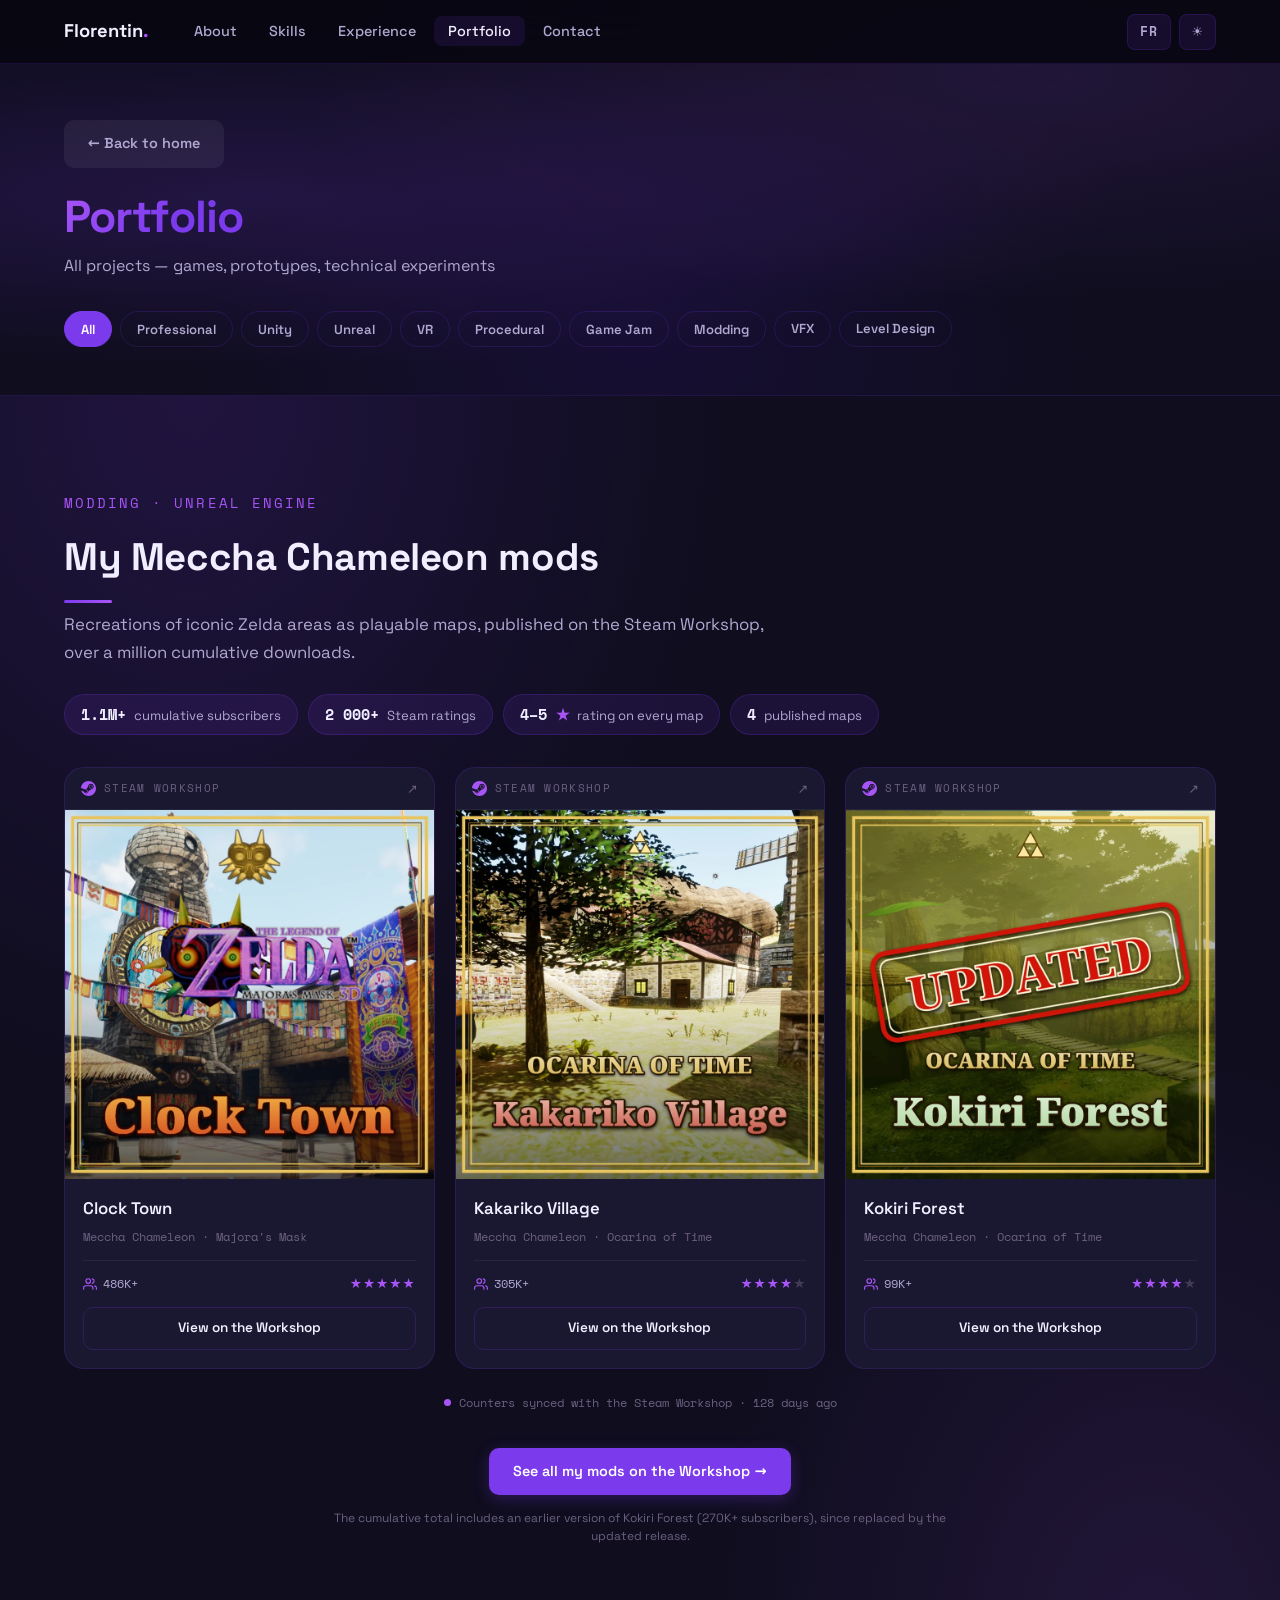
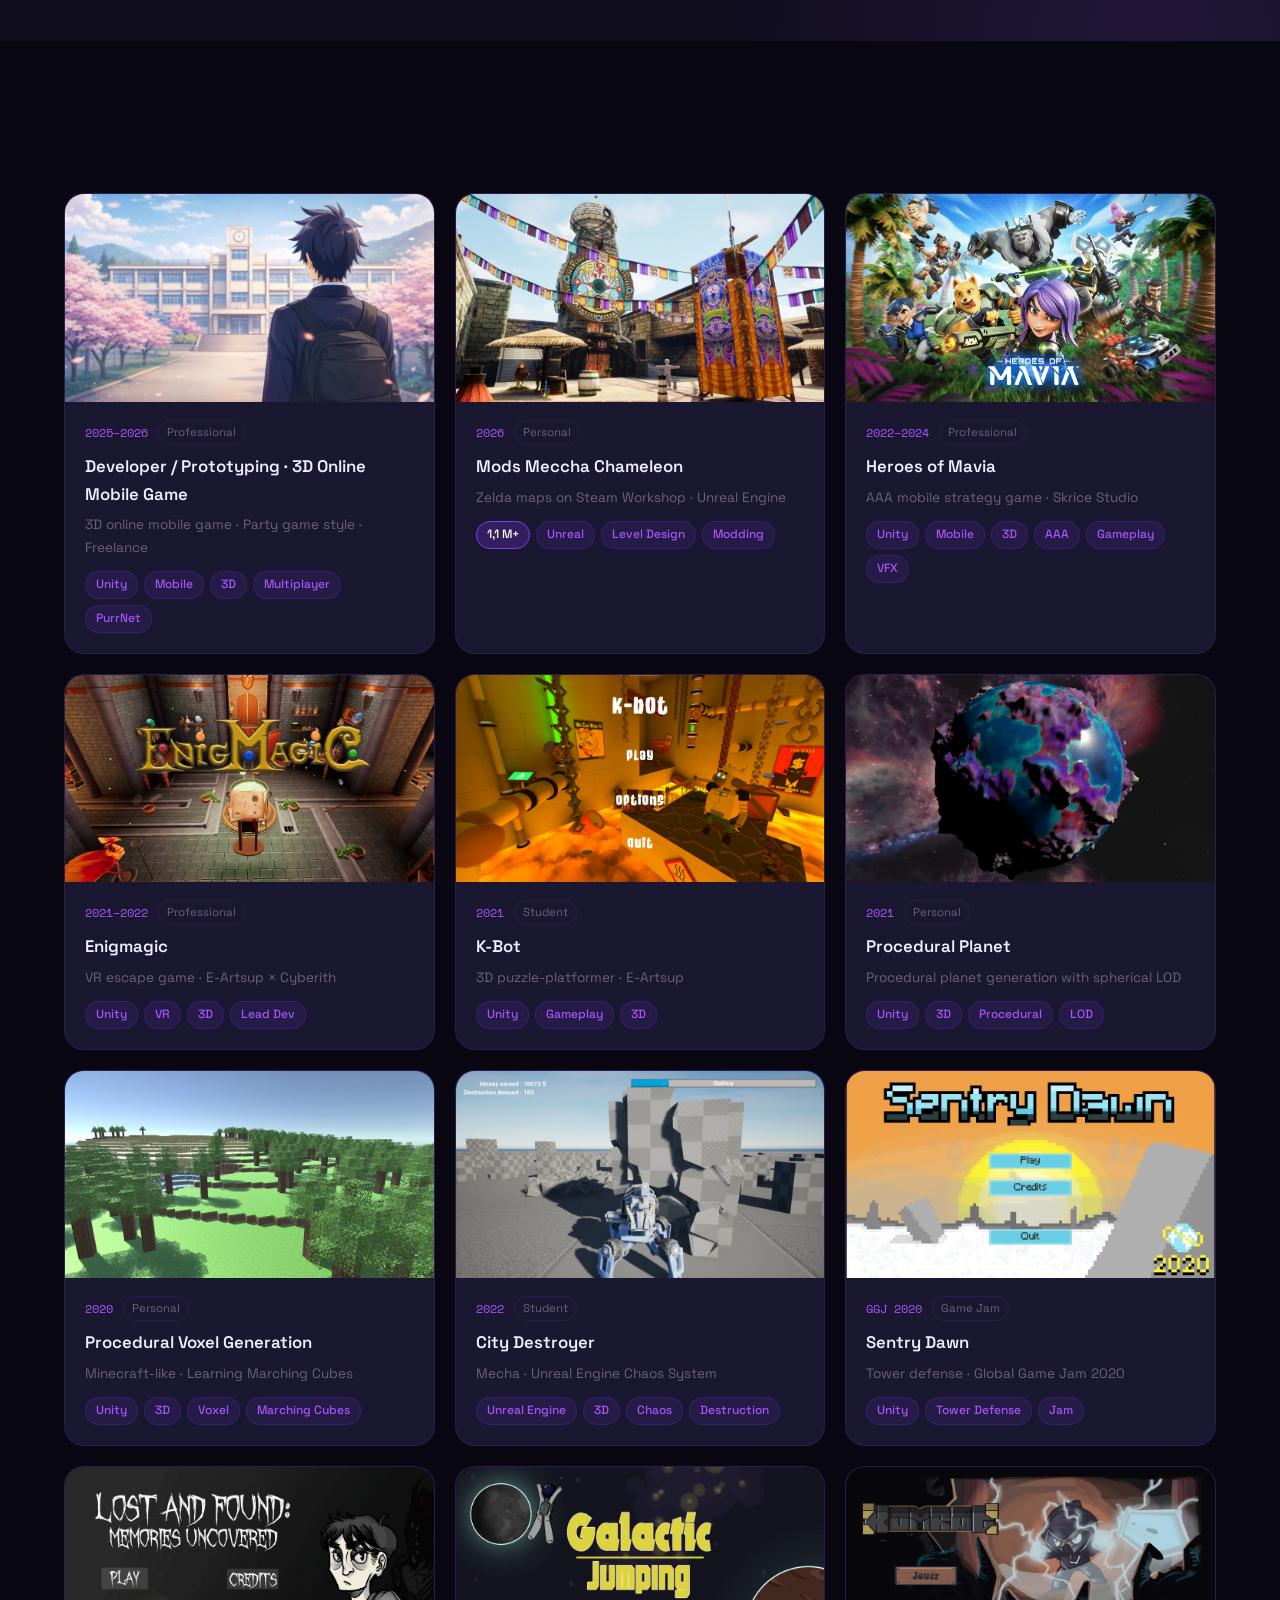
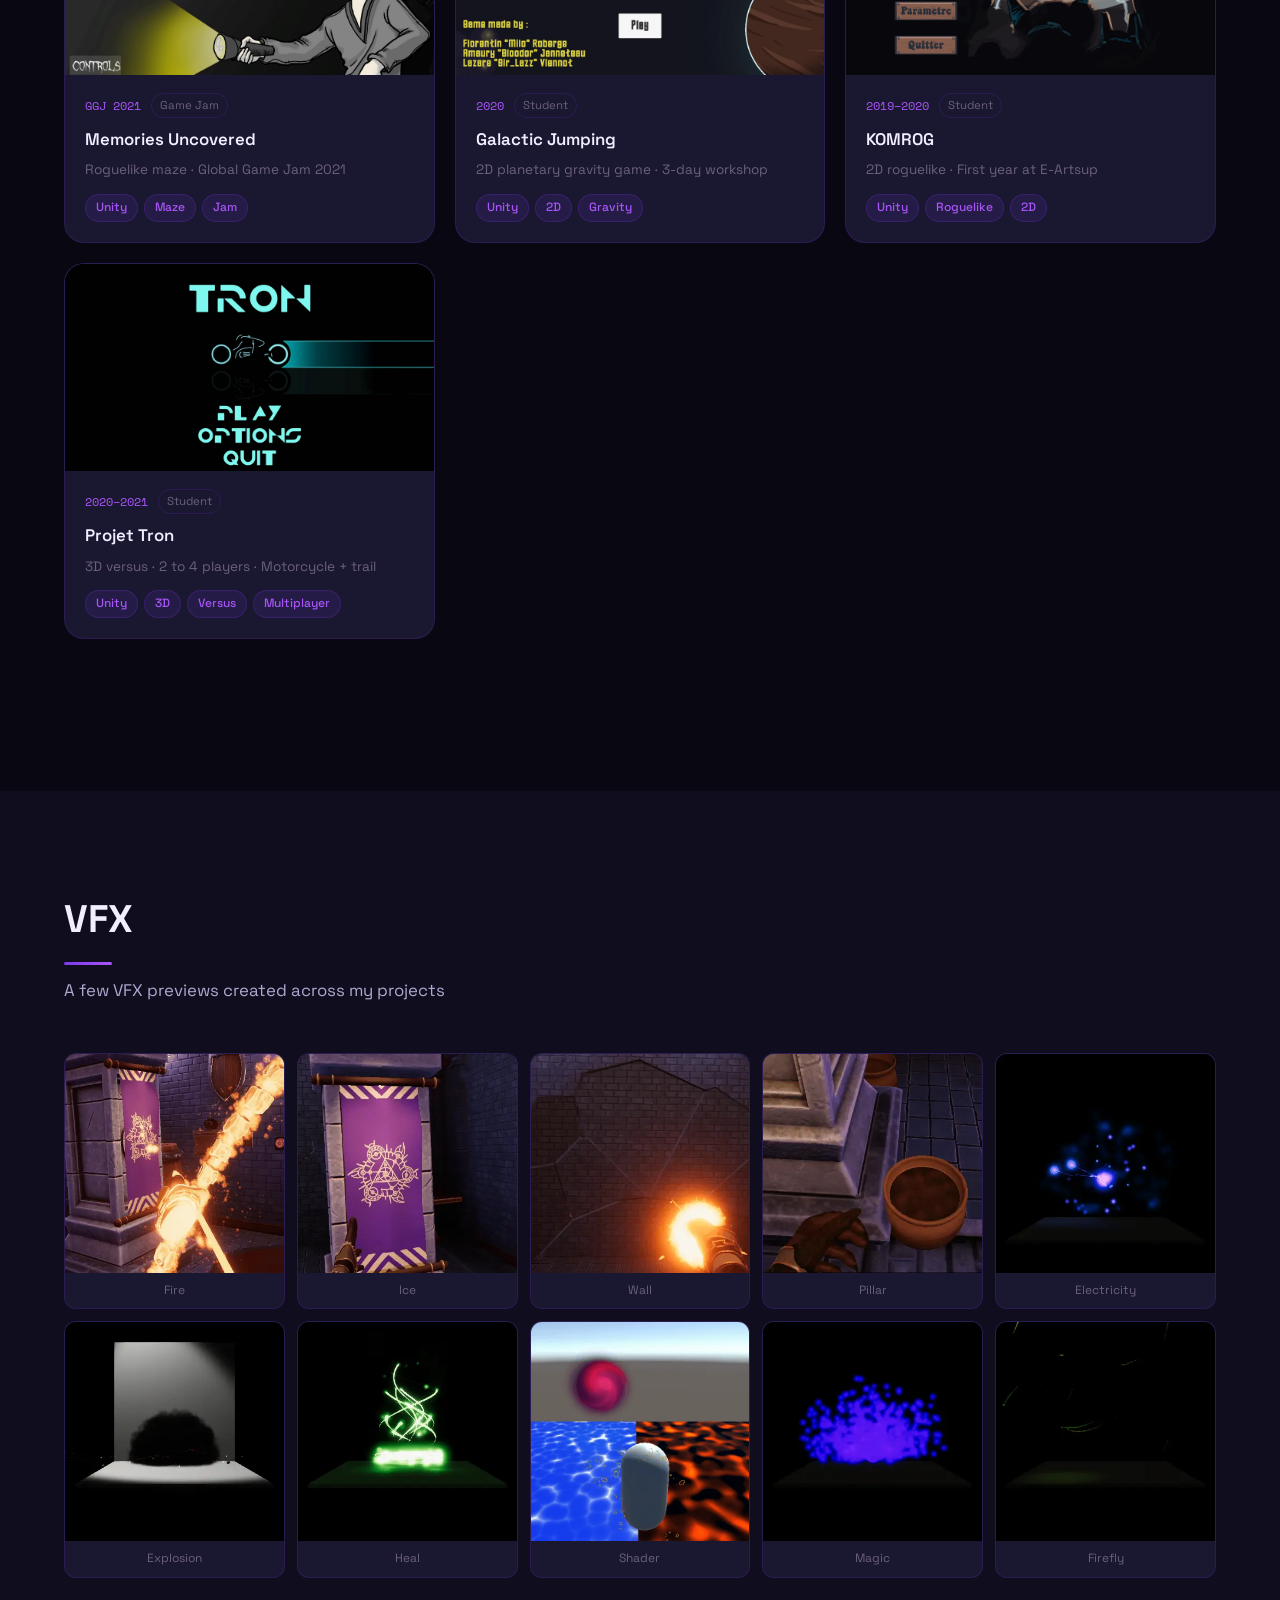
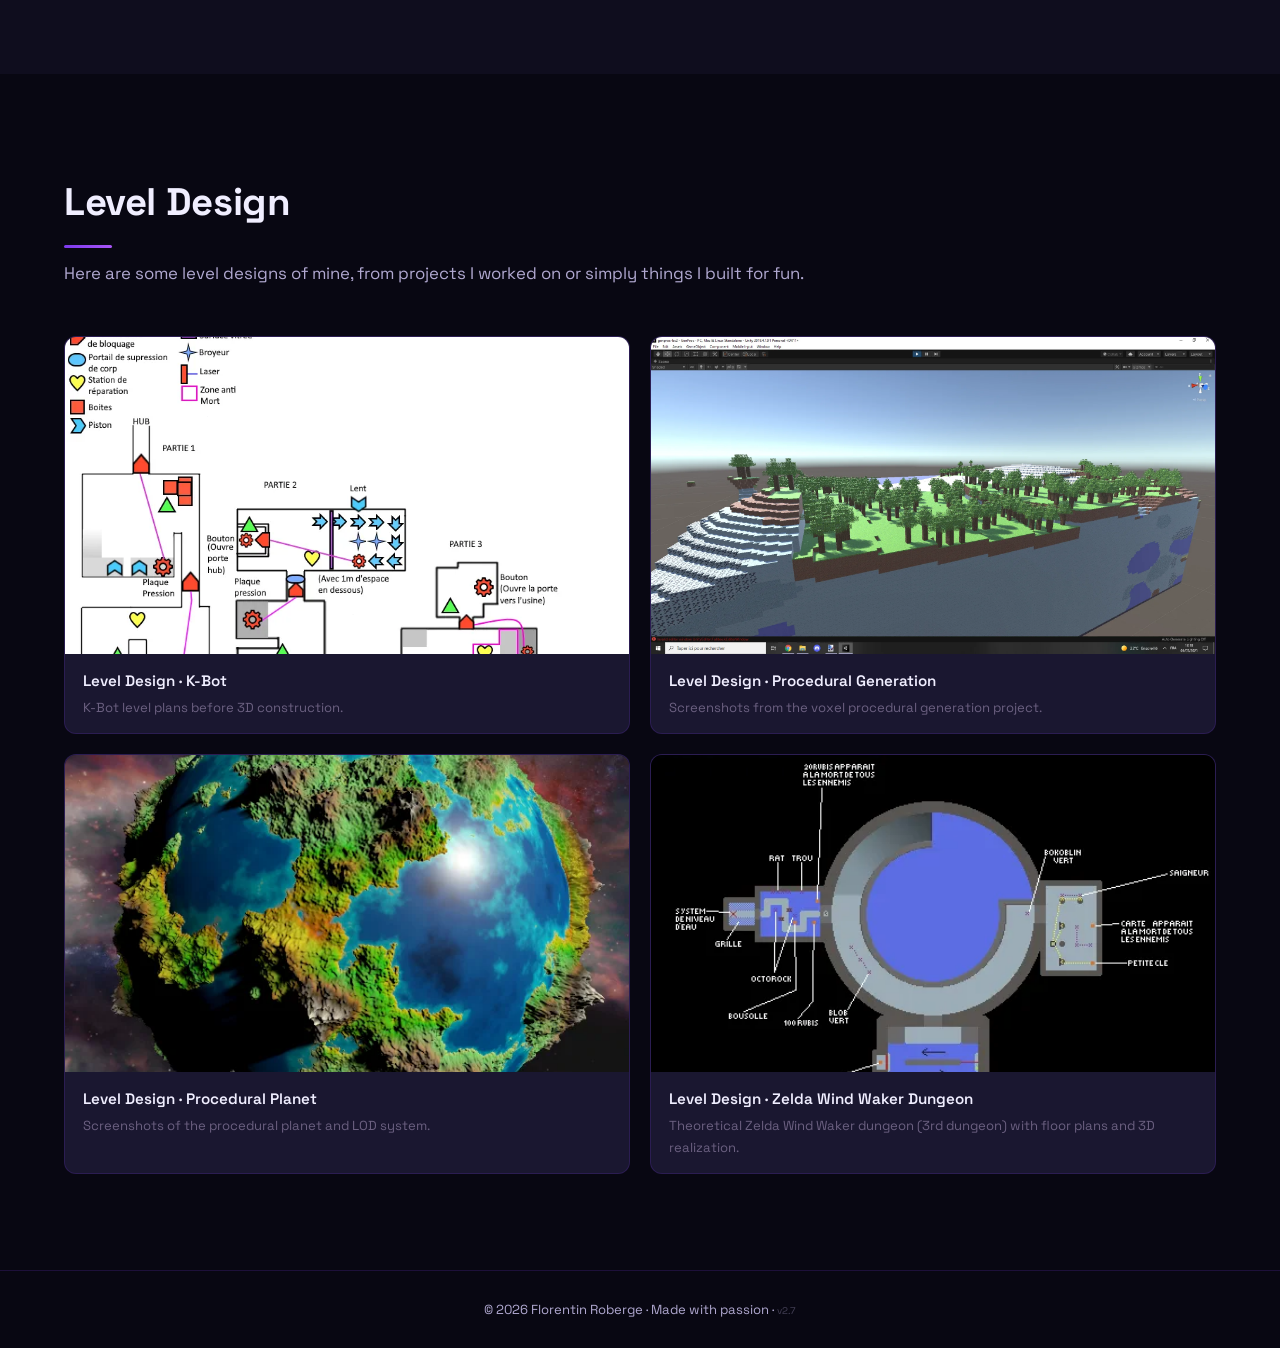
==== commit b4fd57c6: "Carte mods sur l'accueil, mention Modding, corrections i18n Ajout de la carte Mods Meccha Chameleon " ====
--- a/portfolio/index.html
+++ b/portfolio/index.html
@@ -212,7 +212,7 @@
             <h3 data-i18n="exp1_role">Développeur / Prototypage · Jeu Mobile 3D en ligne</h3>
             <p data-i18n="mobile3d_short">Jeu mobile 3D en ligne · Style party game · Freelance</p>
             <div class="card-tags">
-              <span class="tag">Unity</span><span class="tag">Mobile</span><span class="tag">3D</span><span class="tag">Multijoueur</span><span class="tag">PurrNet</span>
+              <span class="tag">Unity</span><span class="tag">Mobile</span><span class="tag">3D</span><span class="tag" data-i18n="tag_multiplayer">Multijoueur</span><span class="tag">PurrNet</span>
             </div>
           </div>
         </article>
@@ -317,7 +317,7 @@
             <h3 data-i18n="planet_title">Planète Procédurale</h3>
             <p data-i18n="planet_short">Génération procédurale de planète avec LOD sphérique</p>
             <div class="card-tags">
-              <span class="tag">Unity</span><span class="tag">3D</span><span class="tag">Procédural</span><span class="tag">LOD</span>
+              <span class="tag">Unity</span><span class="tag">3D</span><span class="tag" data-i18n="tag_procedural">Procédural</span><span class="tag">LOD</span>
             </div>
           </div>
         </article>
@@ -497,7 +497,7 @@
   <section id="level-design" class="section">
     <div class="container">
       <h2 class="section-title" data-i18n="pf_ld_title">Level Design</h2>
-      <p class="section-sub" data-i18n="pf_ld_sub">Quelques level design sur différents projets auxquels j'ai participé ou créés pour m'amuser.</p>
+      <p class="section-sub" data-i18n="pf_ld_sub">Voici quelques level design de ma création sur différents projets auxquels j'ai participé ou simplement des créations que j'ai réalisées pour m'amuser.</p>
       <div class="ld-grid">
 
         <div class="ld-card" data-project="ld_kbot" role="button" tabindex="0">
@@ -538,7 +538,7 @@
 
   <!-- ── FOOTER ── -->
   <footer class="footer">
-    <p>© 2026 Florentin Roberge · <span data-i18n="footer_made">Fait avec passion</span> · <span style="opacity:0.35;font-size:0.75em;">v2.6</span></p>
+    <p>© 2026 Florentin Roberge · <span data-i18n="footer_made">Fait avec passion</span> · <span style="opacity:0.35;font-size:0.75em;">v2.7</span></p>
   </footer>
 
   <!-- ── MODAL ── -->
--- a/css/style.css
+++ b/css/style.css
@@ -913,6 +913,14 @@
   margin-top: 48px;
 }
 
+/* With an odd card count the last row can end up with a single item stuck
+   on the left. Centre it, but only in the 3-column layout. */
+@media (min-width: 901px) {
+  .portfolio-grid > .portfolio-card:last-child:nth-child(3n + 1) {
+    grid-column: 2;
+  }
+}
+
 @media (max-width: 900px) {
   .portfolio-grid {
     grid-template-columns: repeat(2, 1fr);
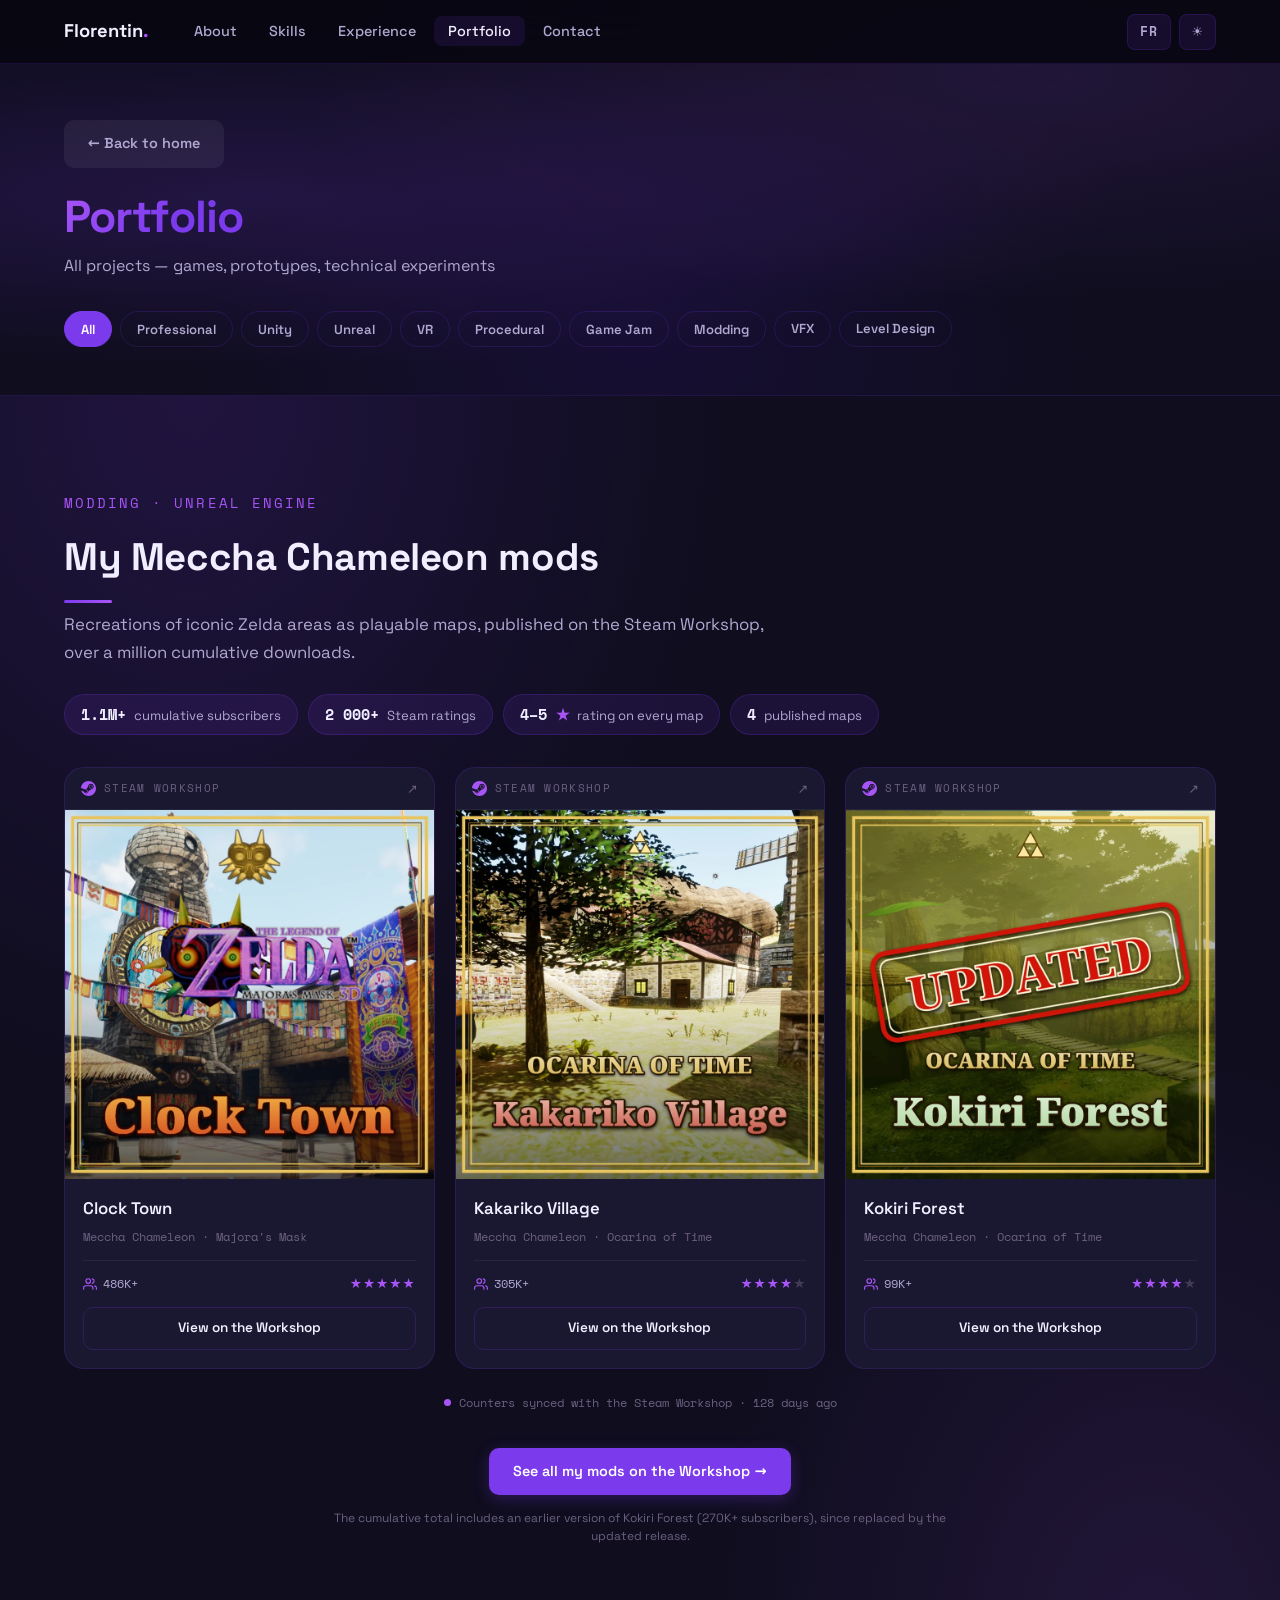
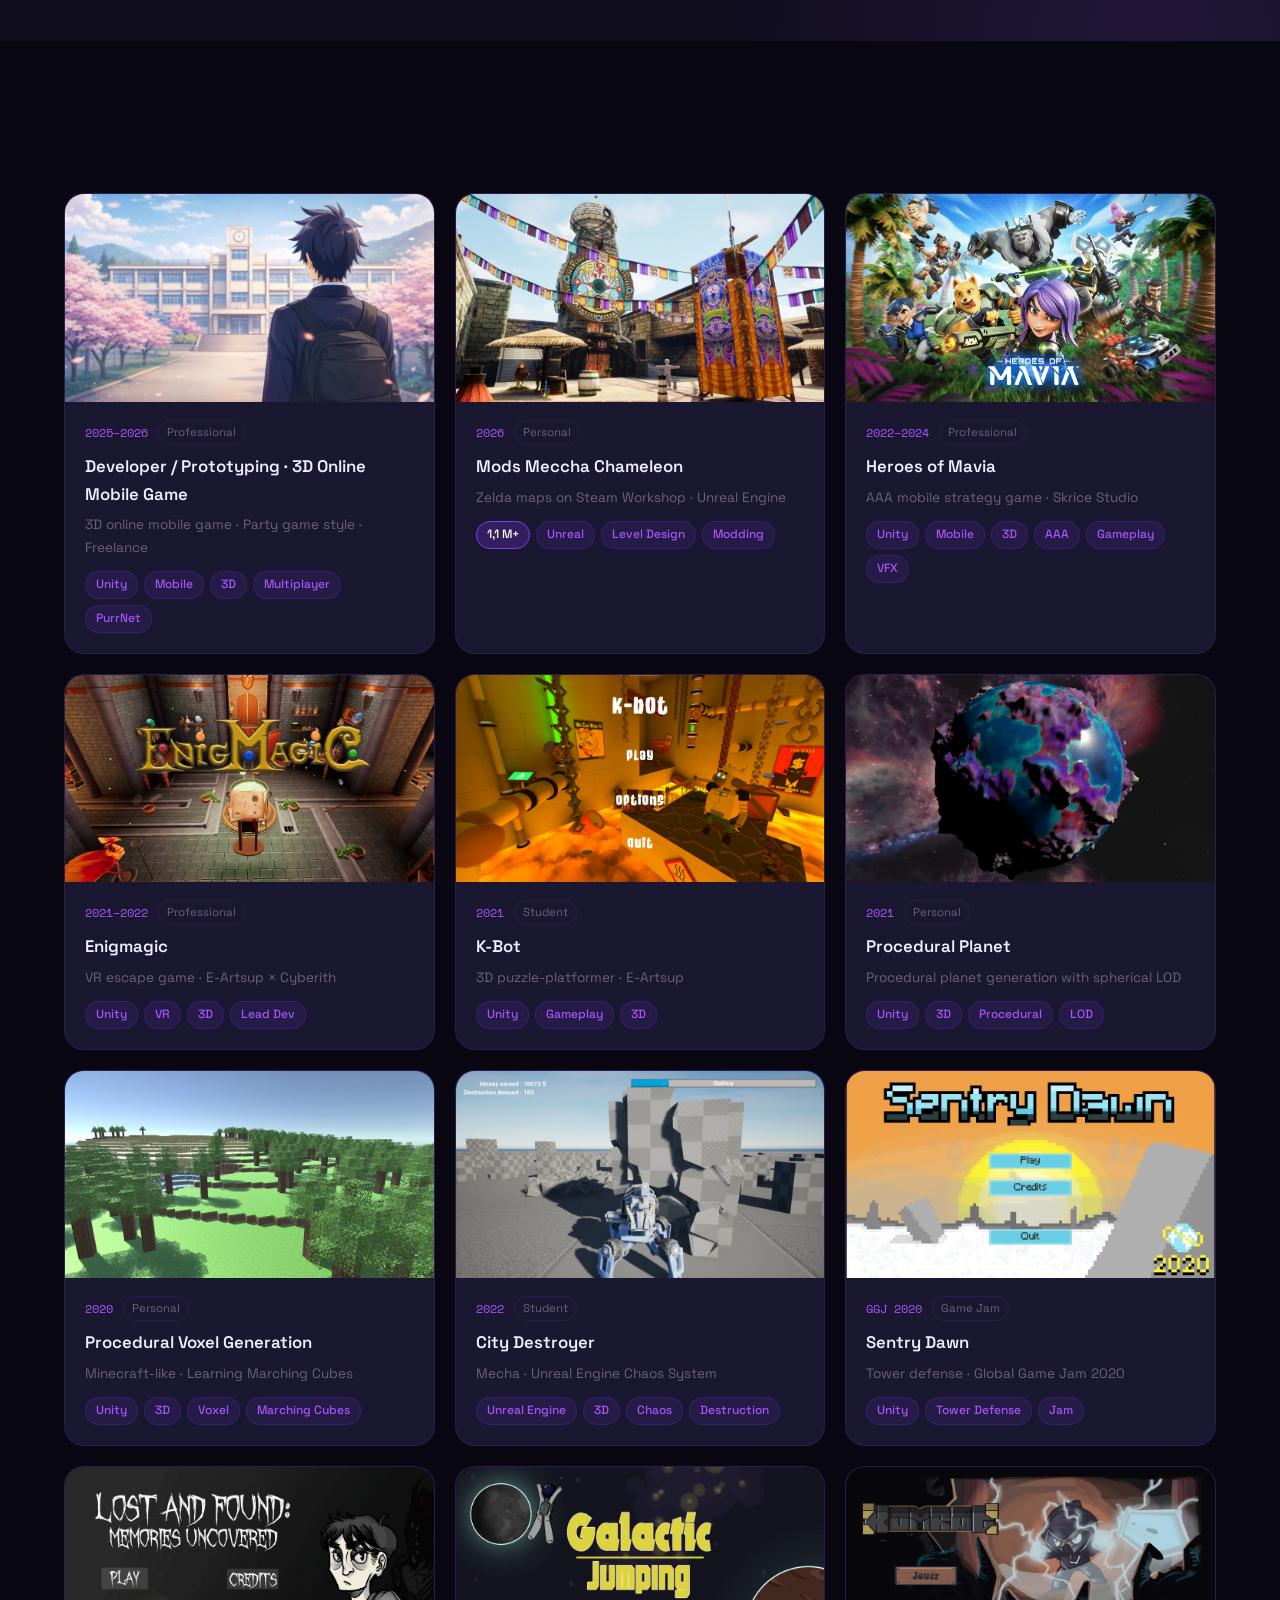
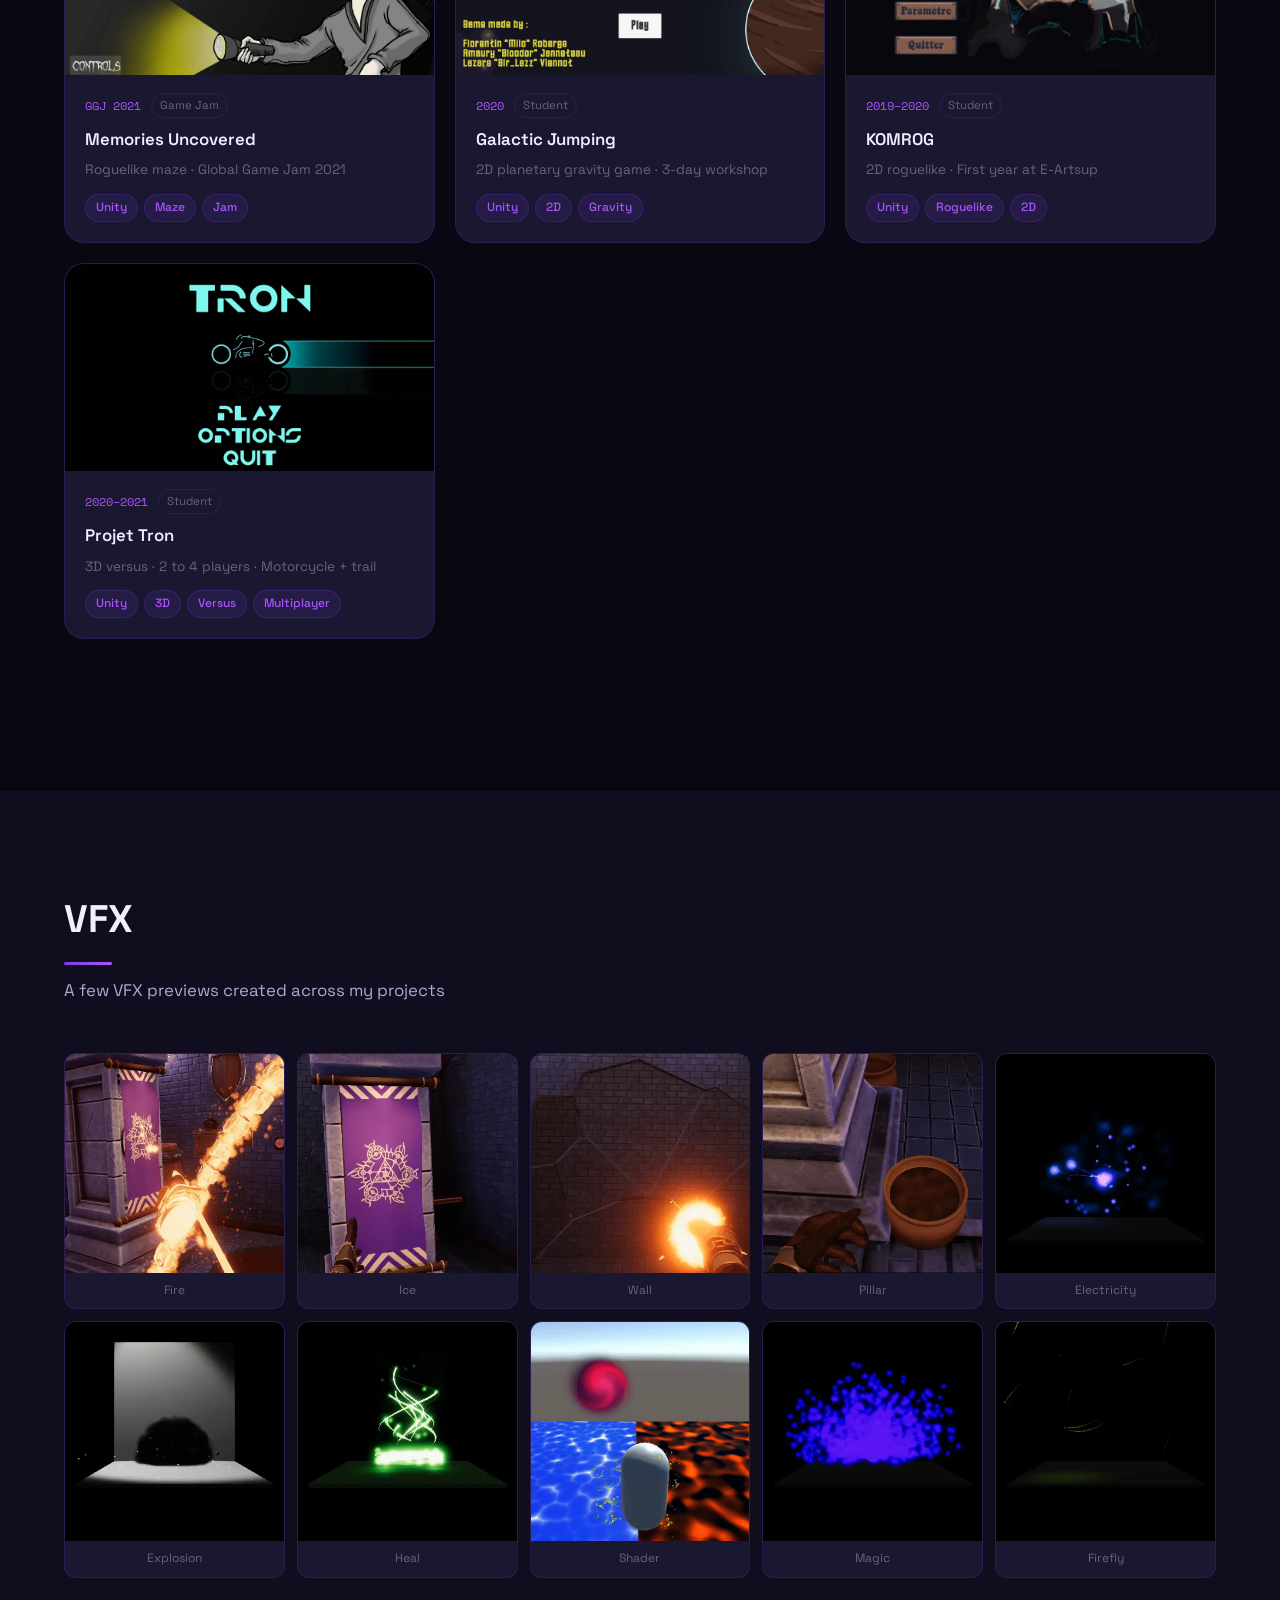
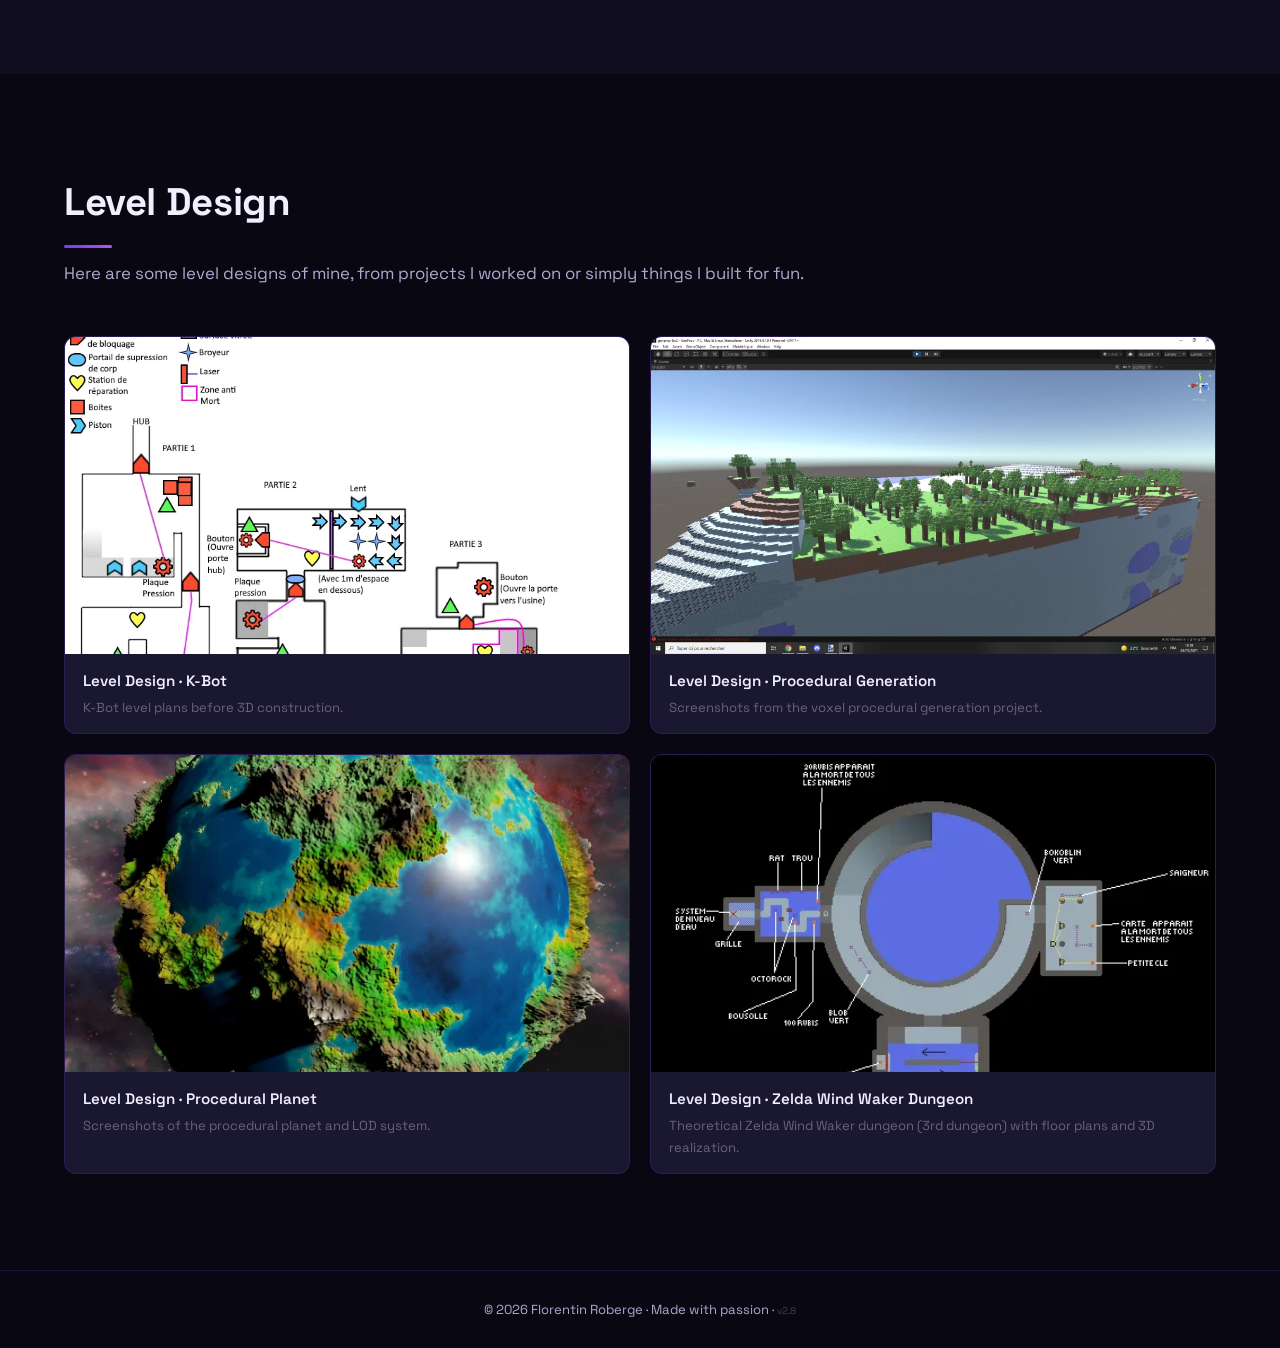
==== commit a53dbd2d: "Godot presente comme un moteur du stack, plus comme une exploration Les tooltips minimisaient Godot " ====
--- a/portfolio/index.html
+++ b/portfolio/index.html
@@ -538,7 +538,7 @@
 
   <!-- ── FOOTER ── -->
   <footer class="footer">
-    <p>© 2026 Florentin Roberge · <span data-i18n="footer_made">Fait avec passion</span> · <span style="opacity:0.35;font-size:0.75em;">v2.7</span></p>
+    <p>© 2026 Florentin Roberge · <span data-i18n="footer_made">Fait avec passion</span> · <span style="opacity:0.35;font-size:0.75em;">v2.8</span></p>
   </footer>
 
   <!-- ── MODAL ── -->
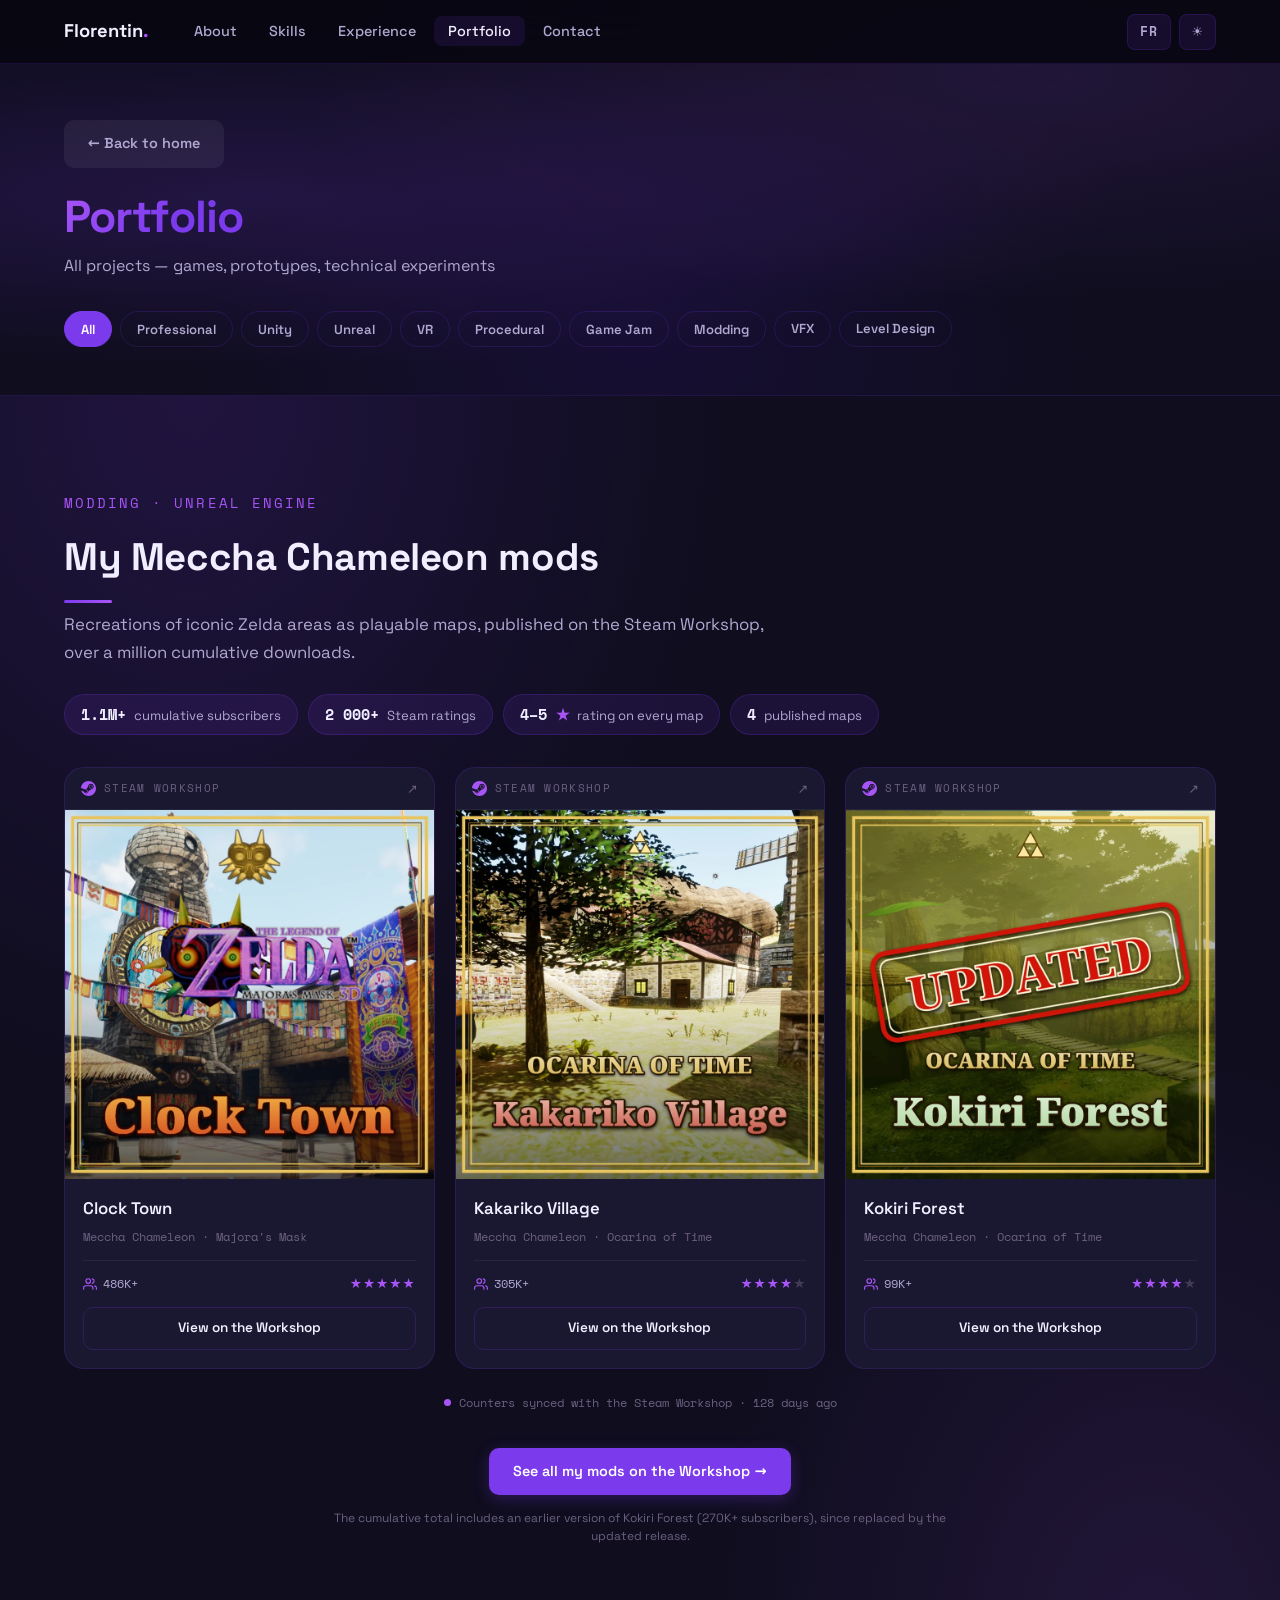
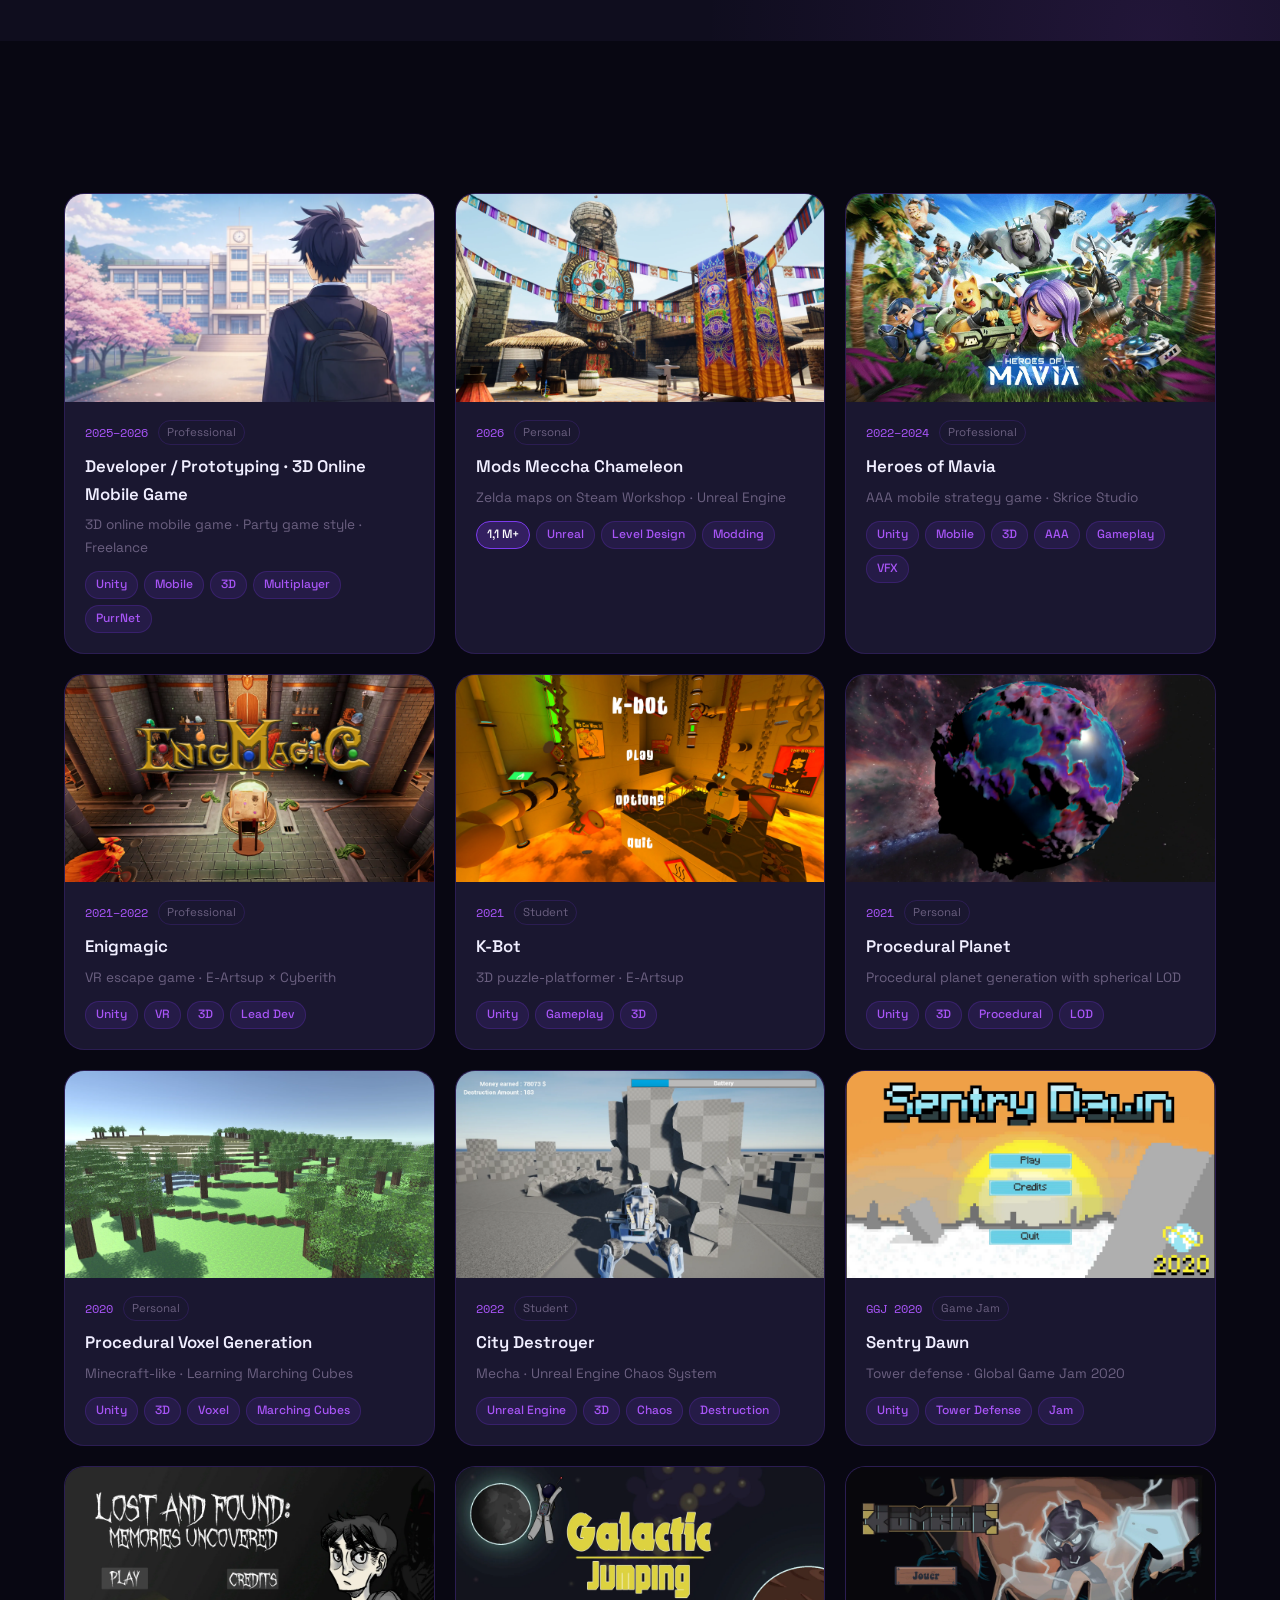
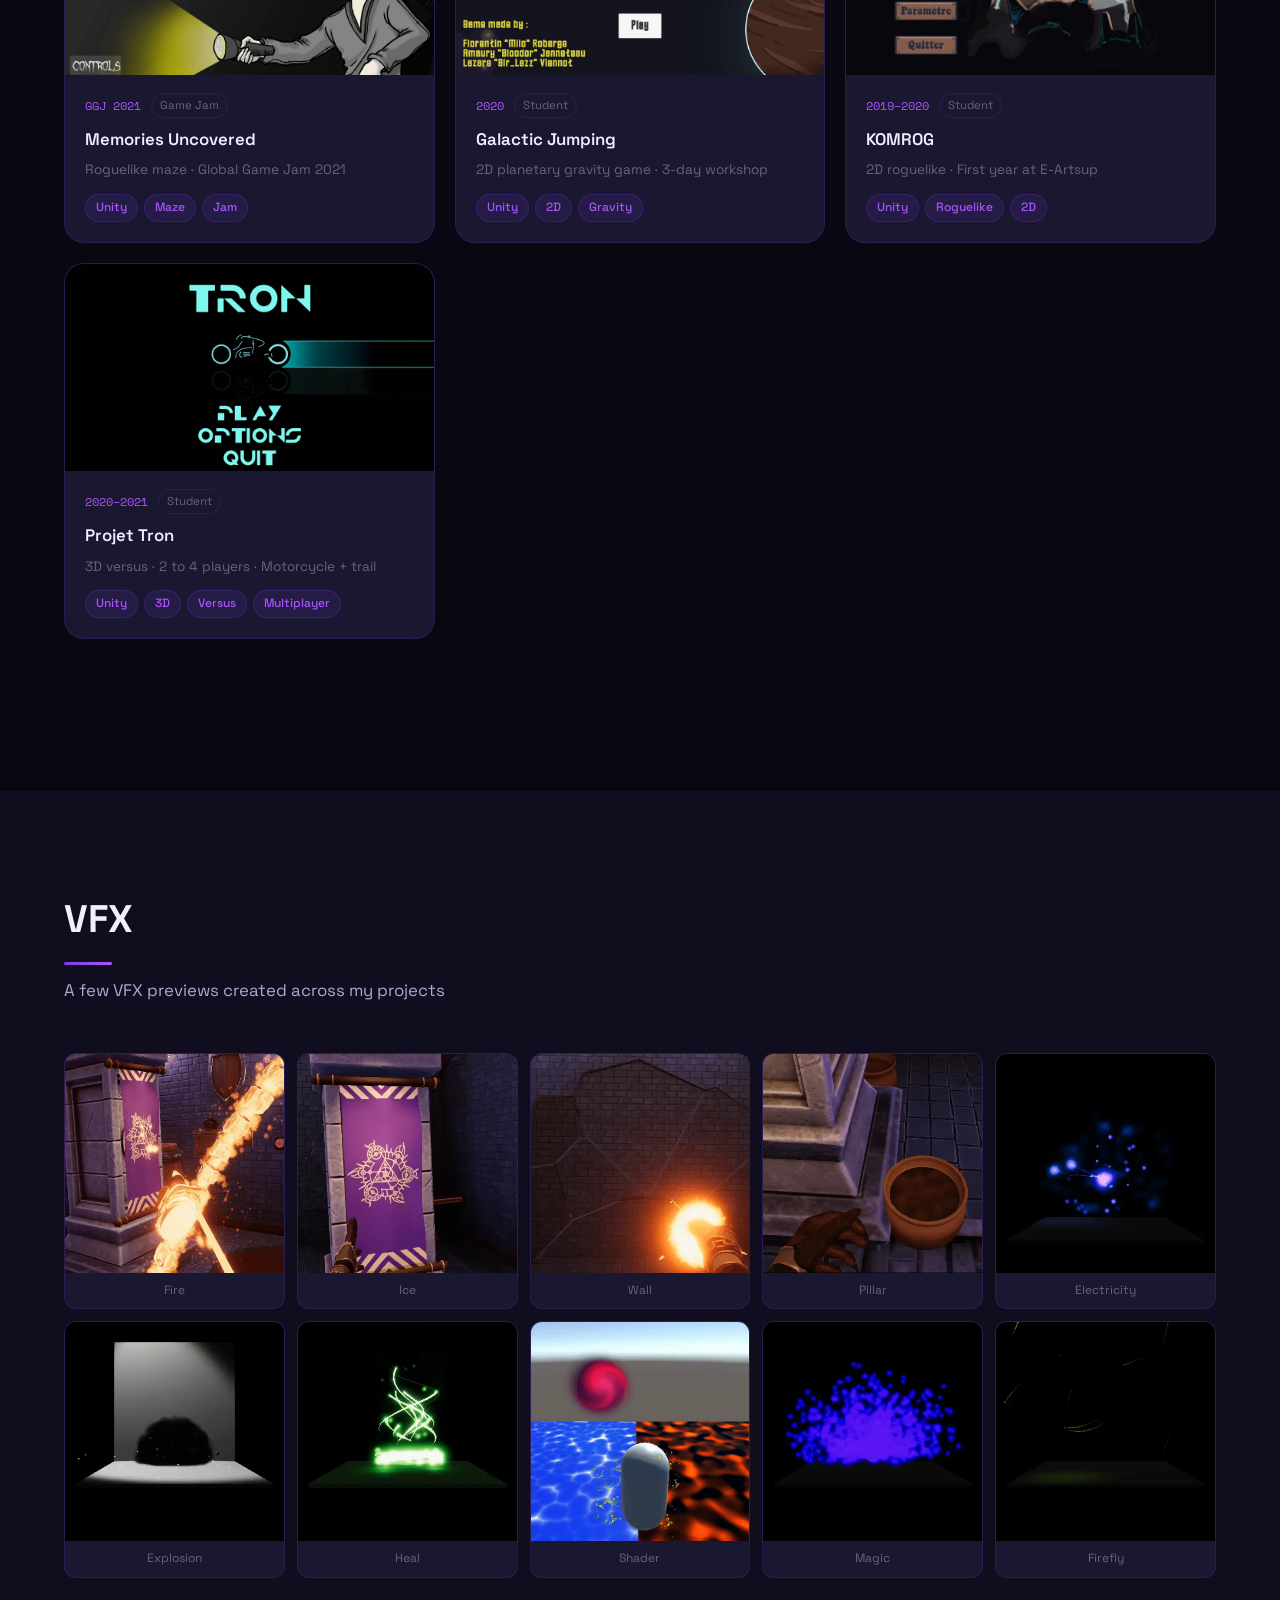
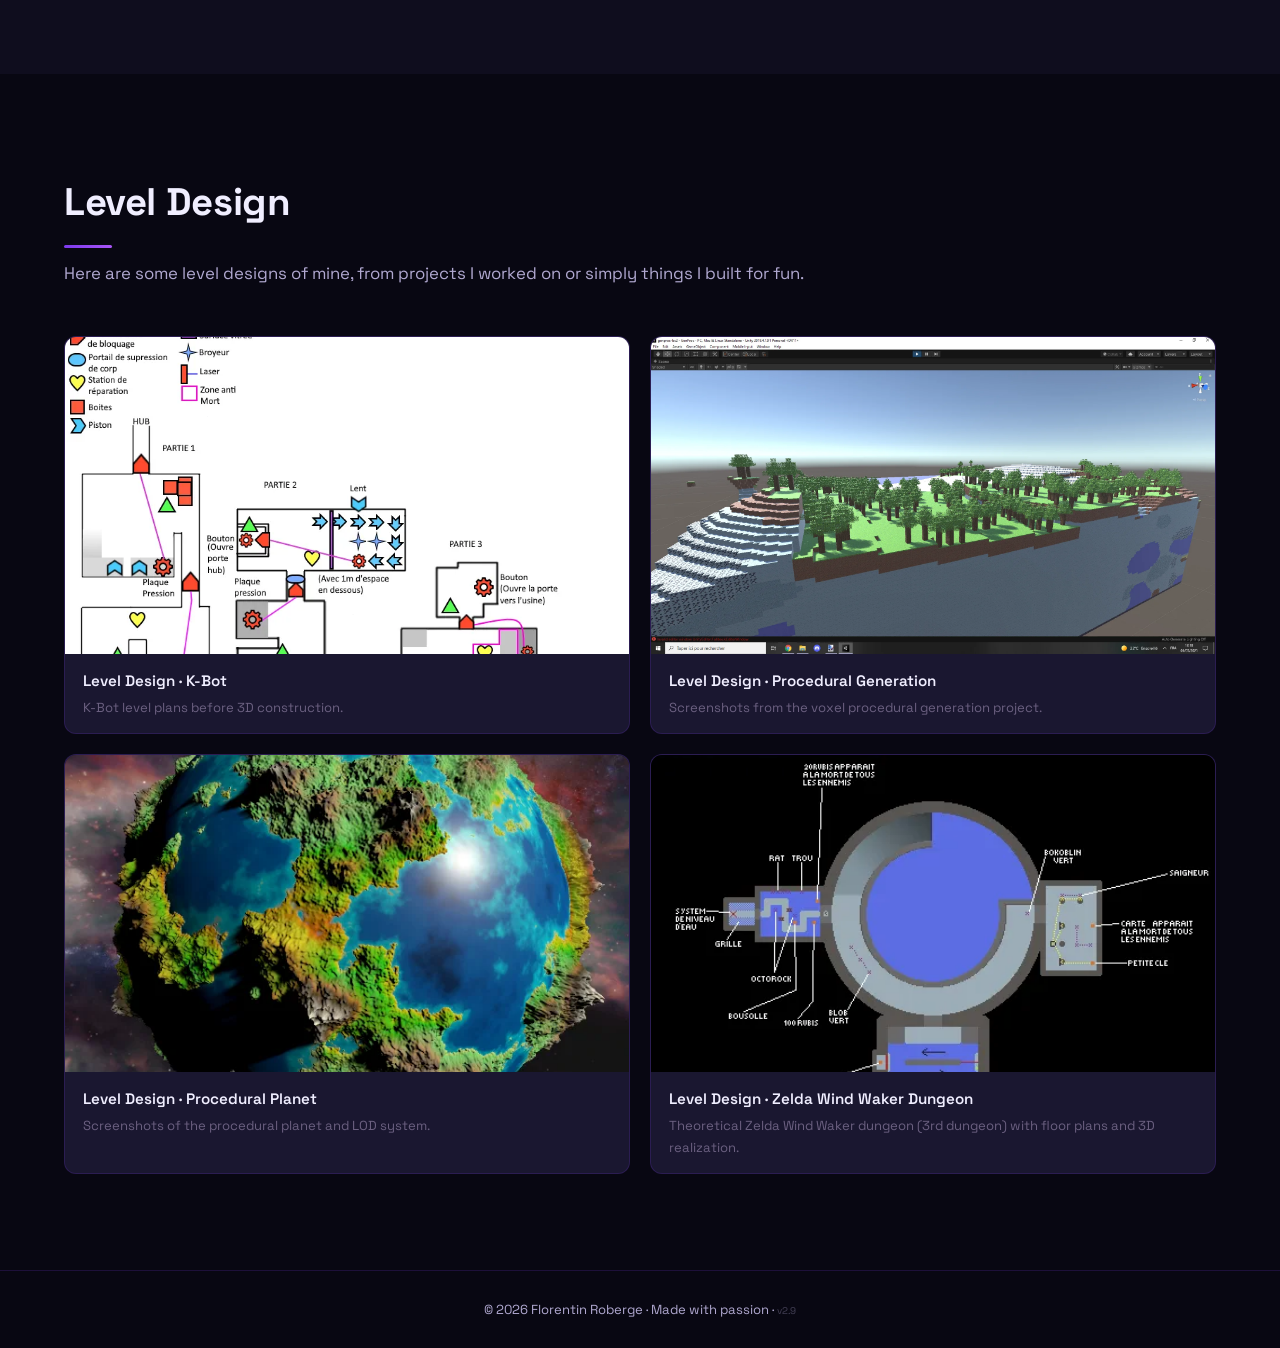
==== commit 9f238db4: "Godot en deuxieme position dans les moteurs L'ordre de la rangee Moteurs colle desormais au titre du" ====
--- a/portfolio/index.html
+++ b/portfolio/index.html
@@ -538,7 +538,7 @@
 
   <!-- ── FOOTER ── -->
   <footer class="footer">
-    <p>© 2026 Florentin Roberge · <span data-i18n="footer_made">Fait avec passion</span> · <span style="opacity:0.35;font-size:0.75em;">v2.8</span></p>
+    <p>© 2026 Florentin Roberge · <span data-i18n="footer_made">Fait avec passion</span> · <span style="opacity:0.35;font-size:0.75em;">v2.9</span></p>
   </footer>
 
   <!-- ── MODAL ── -->
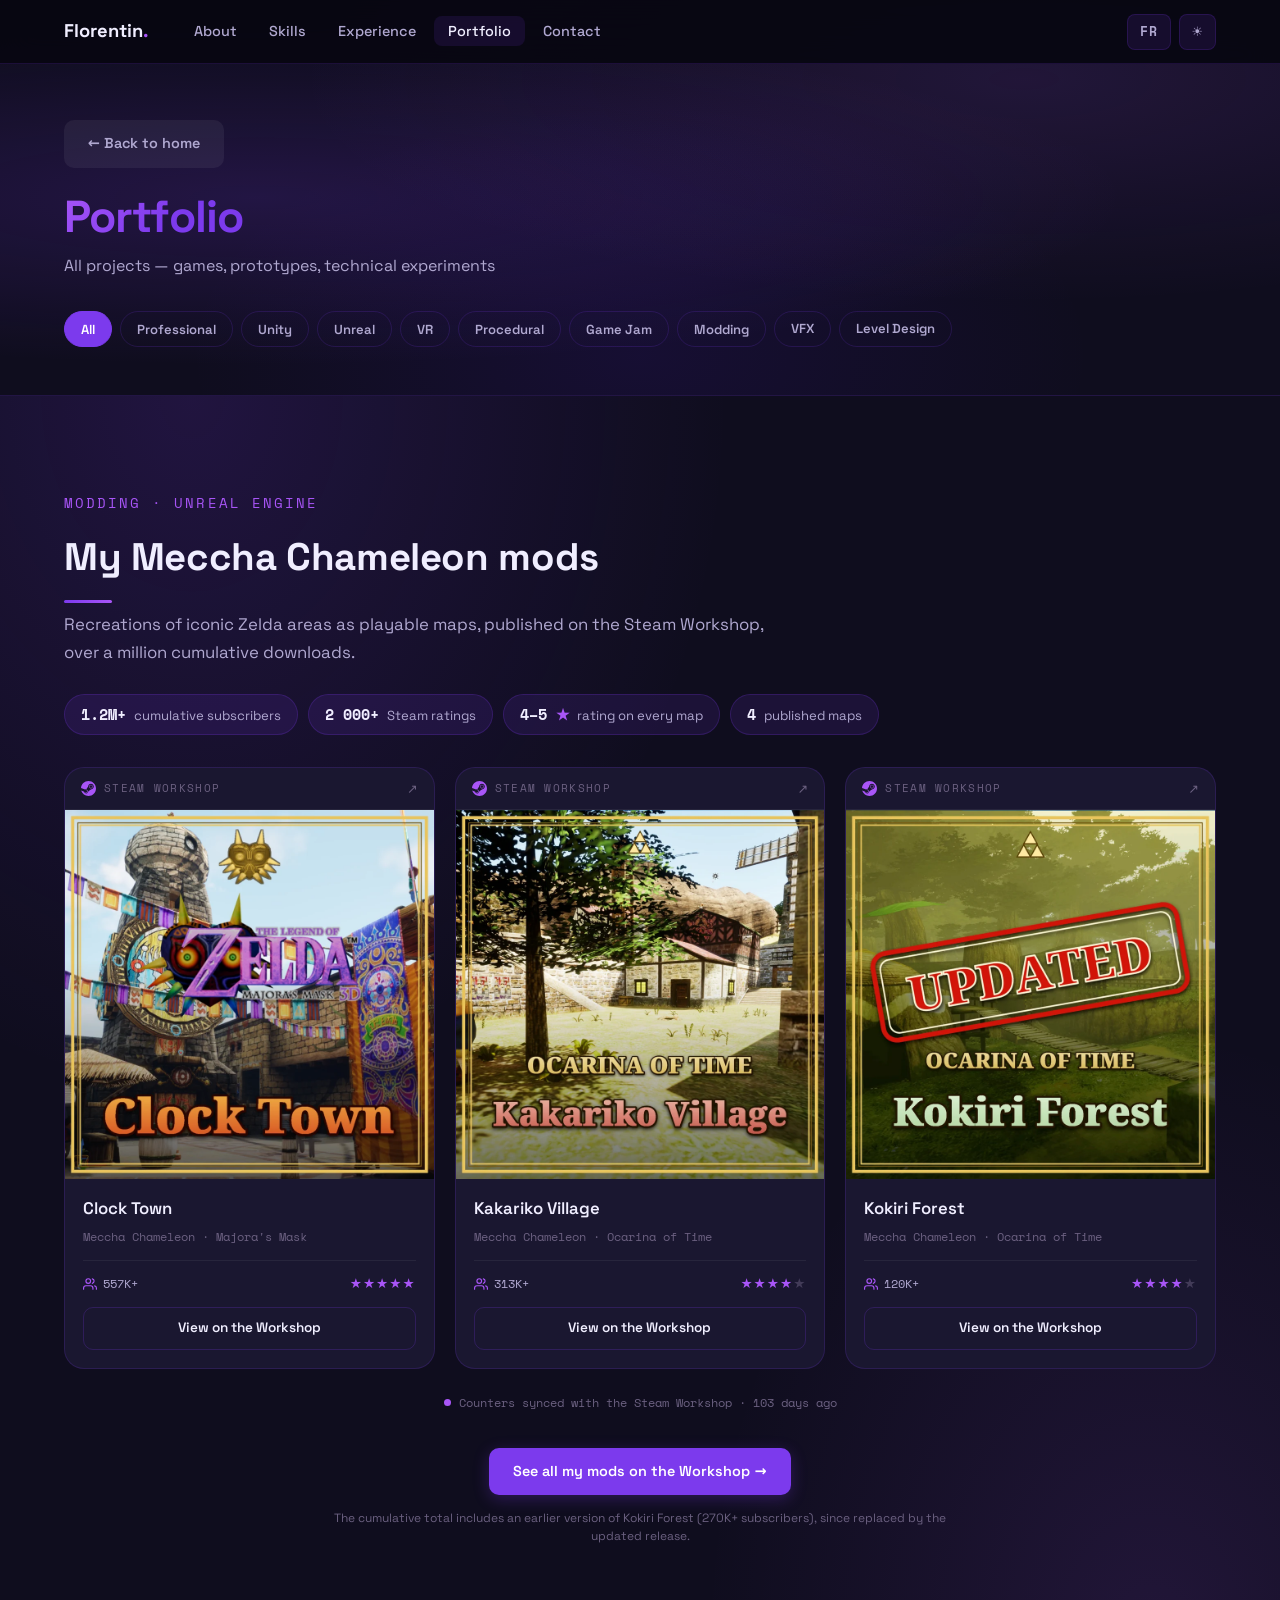
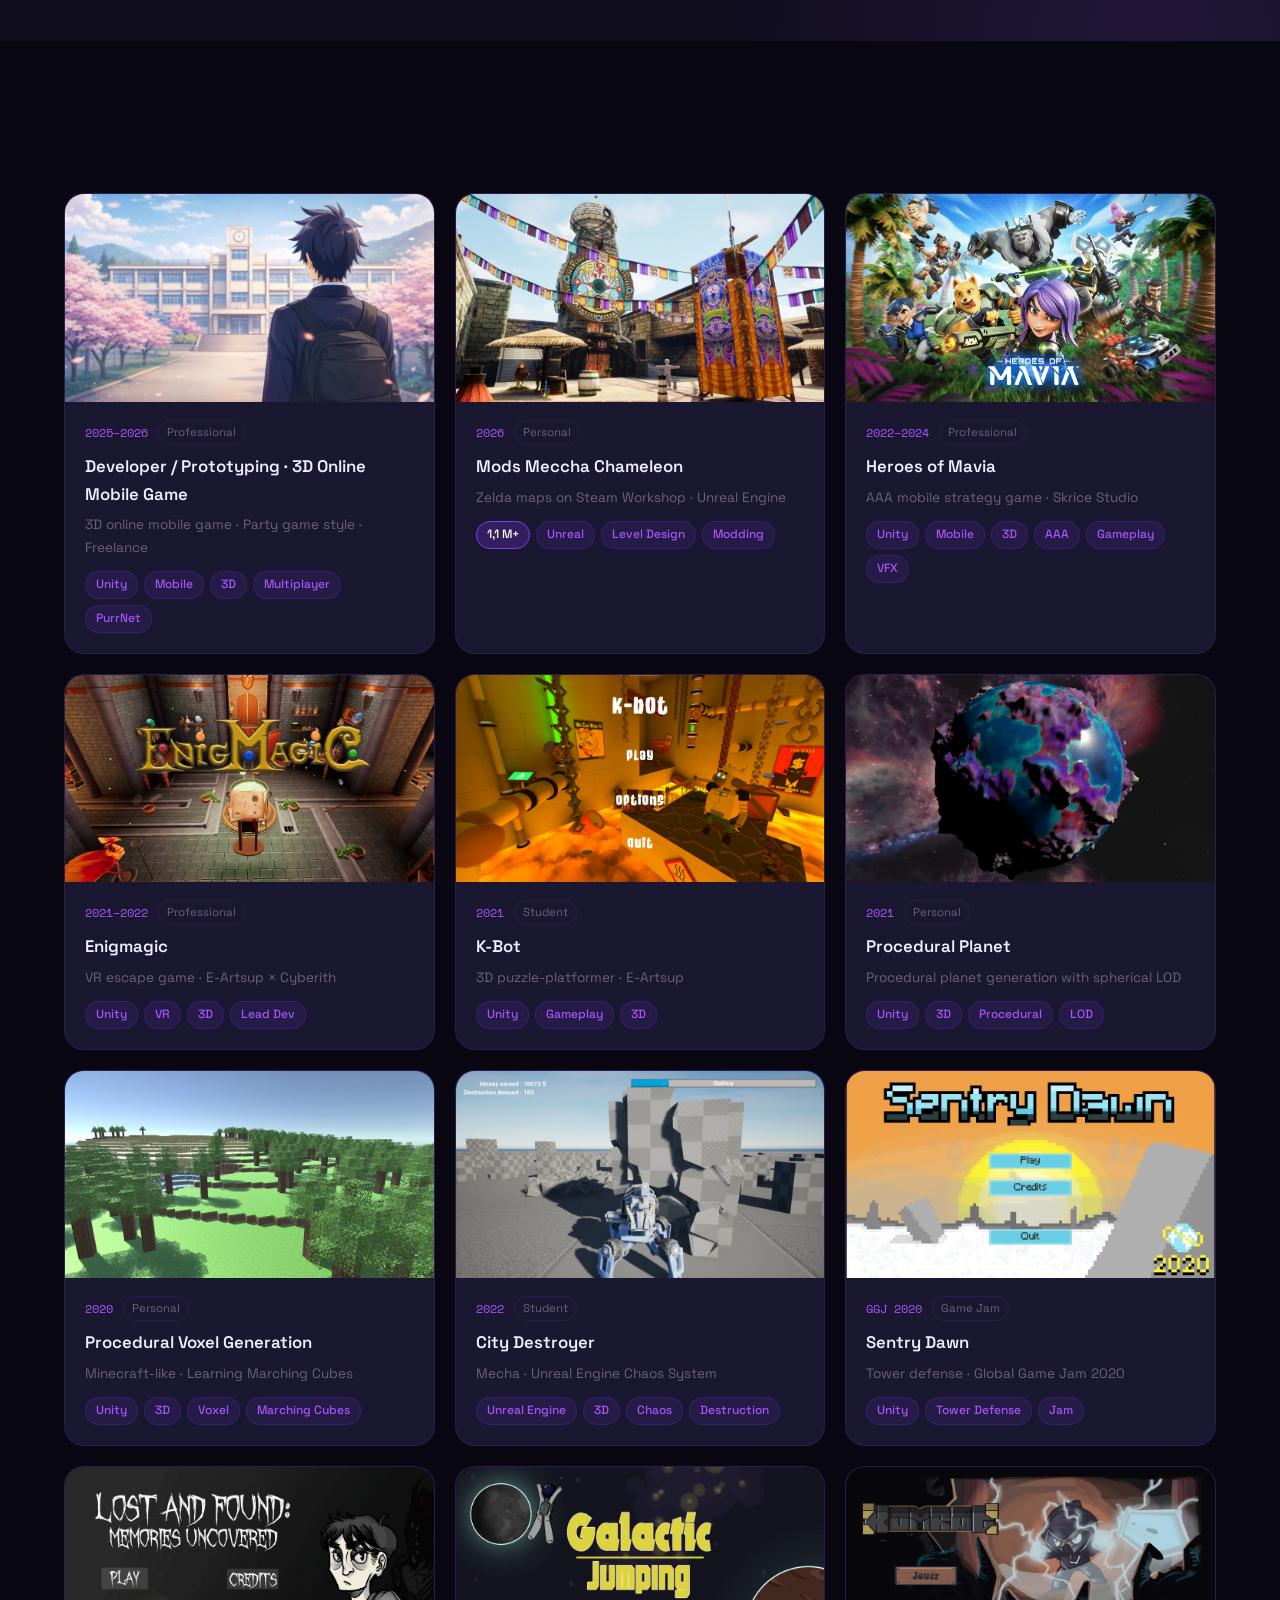
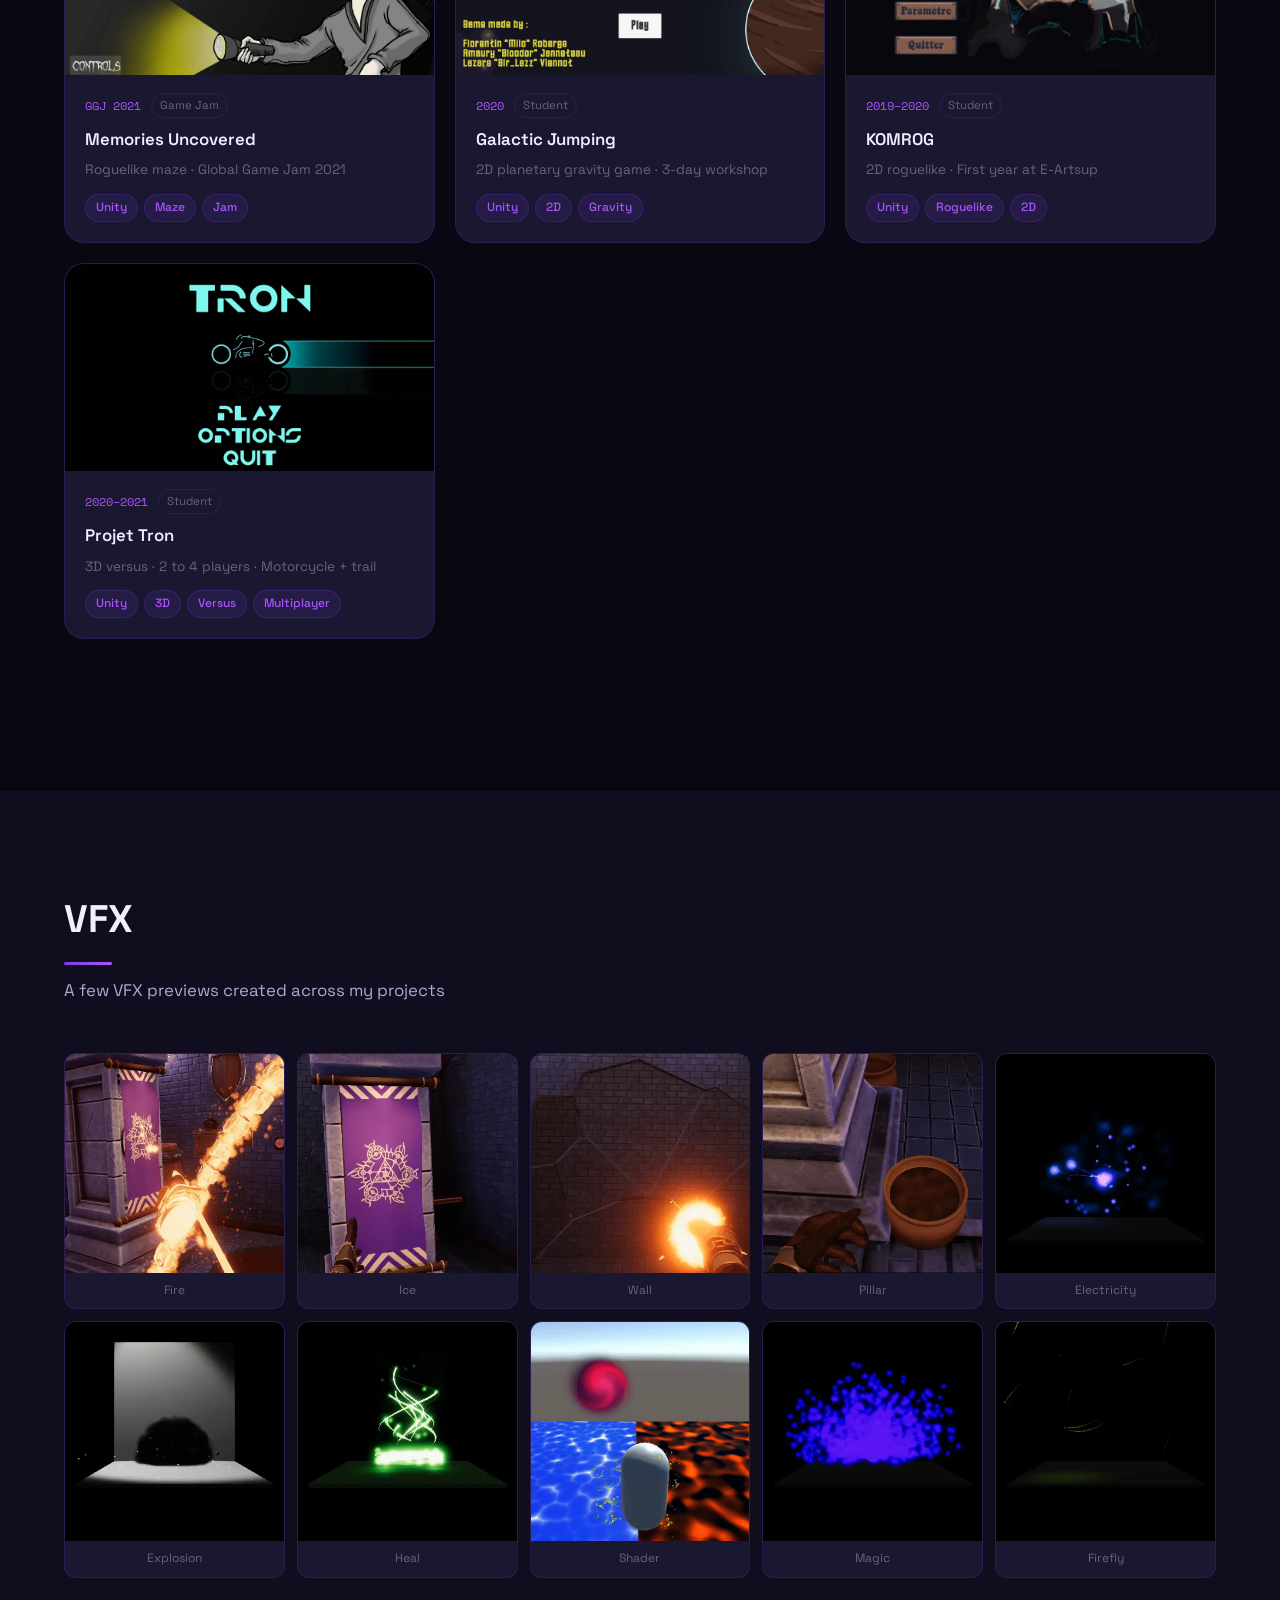
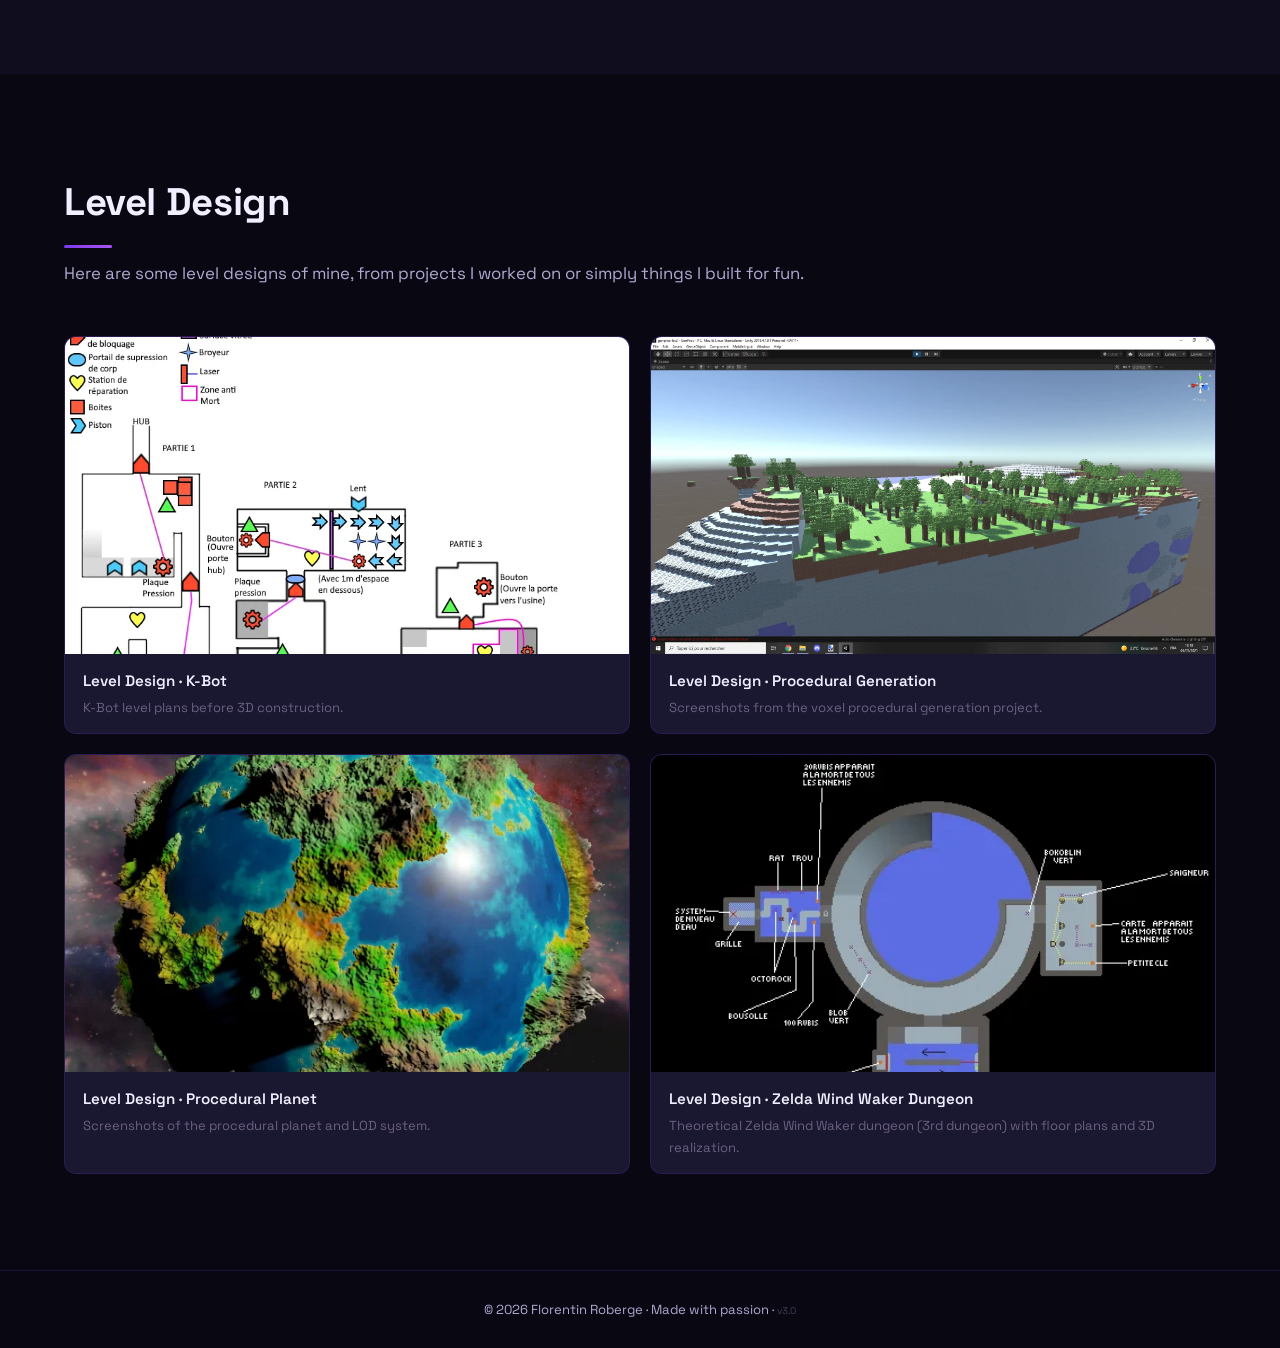
==== commit a1e39af9: "Lien de téléchargement du build Windows de City Destroyer Le build est hébergé en release GitHub (49" ====
--- a/portfolio/index.html
+++ b/portfolio/index.html
@@ -538,7 +538,7 @@
 
   <!-- ── FOOTER ── -->
   <footer class="footer">
-    <p>© 2026 Florentin Roberge · <span data-i18n="footer_made">Fait avec passion</span> · <span style="opacity:0.35;font-size:0.75em;">v2.9</span></p>
+    <p>© 2026 Florentin Roberge · <span data-i18n="footer_made">Fait avec passion</span> · <span style="opacity:0.35;font-size:0.75em;">v3.0</span></p>
   </footer>
 
   <!-- ── MODAL ── -->
--- a/css/style.css
+++ b/css/style.css
@@ -1257,6 +1257,16 @@
   color: #fff;
   border-color: var(--accent);
 }
+/* A downloadable build is the primary action, so it reads filled from the
+   start rather than only on hover. */
+.modal-links a.primary {
+  background: var(--accent);
+  color: #fff;
+  border-color: var(--accent);
+}
+.modal-links a.primary:hover {
+  filter: brightness(1.12);
+}
 
 @media (max-width: 600px) {
   .modal-container { border-radius: var(--radius); }
